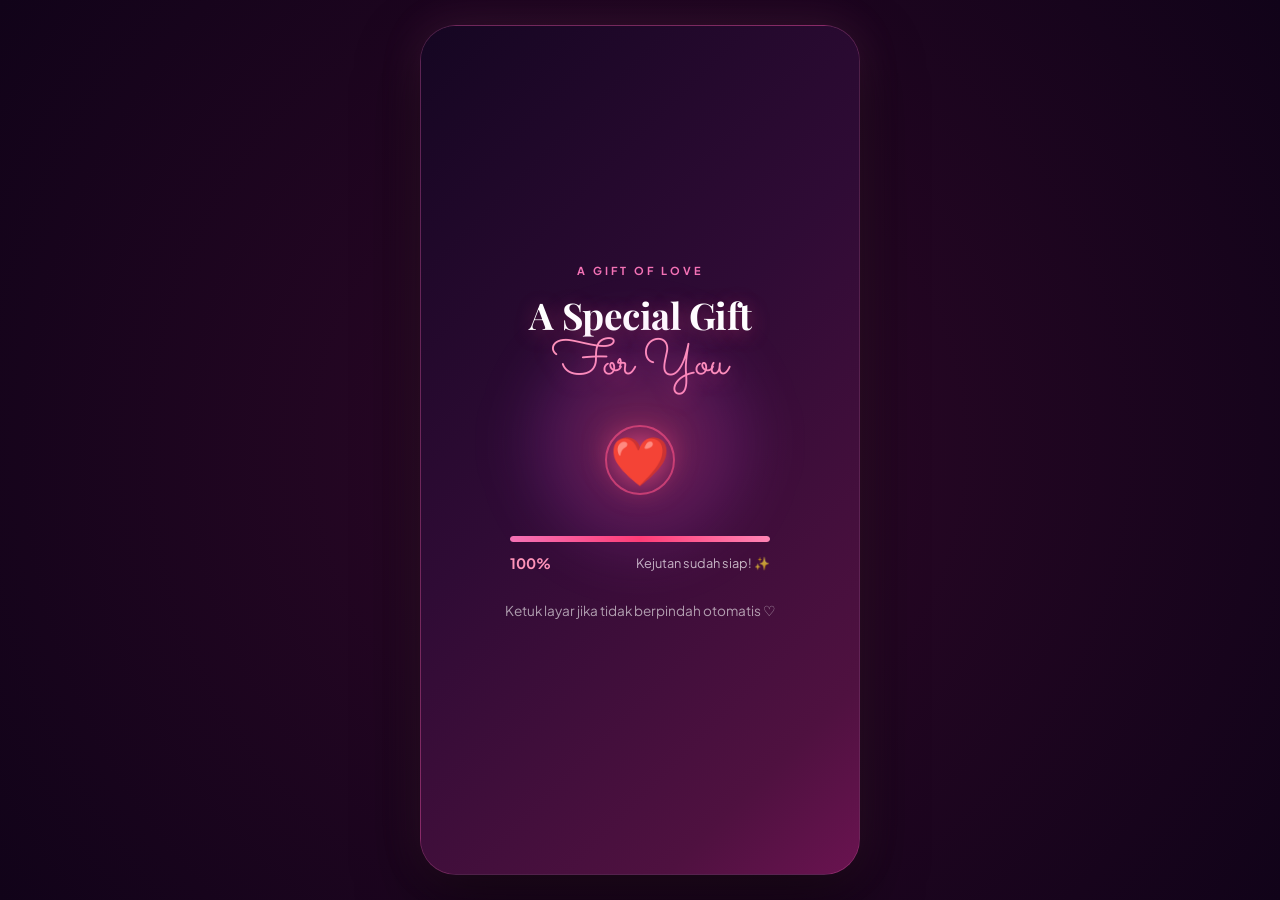
==== index.html @ c5f01d7f "Add files via upload" ====
<!DOCTYPE html>
<html lang="id">
<head>
    <meta charset="UTF-8">
    <meta name="viewport" content="width=device-width, initial-scale=1.0, maximum-scale=1.0, user-scalable=no">
    <title>A Special Birthday Gift For You ♡</title>
    <meta name="description" content="Hadiah ulang tahun virtual interaktif penuh cinta dan kenangan terindah.">
    
    <!-- Google Fonts: Playfair Display, Sacramento (Calligraphy), Plus Jakarta Sans, Patrick Hand (Handwritten notes) -->
    <link rel="preconnect" href="https://fonts.googleapis.com">
    <link rel="preconnect" href="https://fonts.gstatic.com" crossorigin>
    <link href="https://fonts.googleapis.com/css2?family=Patrick+Hand&family=Playfair+Display:ital,wght@0,400;0,600;0,700;1,400&family=Plus+Jakarta+Sans:wght@300;400;500;600;700&family=Sacramento&display=swap" rel="stylesheet">
    
    <link rel="stylesheet" href="style.css">
</head>
<body>

    <!-- Background Ambient Elements & Sparkles -->
    <div id="ambient-particles" aria-hidden="true"></div>

    <!-- Audio Element (Custom Vanilla Player) -->
    <audio id="music" preload="auto" loop>
        <source src="assets/music/birthday.mp3" type="audio/mpeg">
        <source src="assets/music/birthday.m4a" type="audio/mp4">
        <source src="assets/music/birthday.wav" type="audio/wav">
    </audio>

    <!-- Floating Romantic Music Capsule (Visible on Pages 2-5) -->
    <div id="floating-music-btn" class="floating-music-capsule hidden" role="button" tabindex="0" aria-label="Putar atau Jeda Musik" title="Ketuk untuk putar / jeda musik">
        <div class="capsule-vinyl-wrap">
            <div class="capsule-vinyl" id="capsule-vinyl">
                <div class="capsule-vinyl-center"></div>
            </div>
        </div>
        <div class="capsule-info">
            <span class="capsule-track-title" id="capsule-track-title">About You</span>
            <div class="capsule-eq-bars" id="capsule-eq-bars" aria-hidden="true">
                <span></span>
                <span></span>
                <span></span>
            </div>
        </div>
    </div>

    <!-- MAIN CONTAINER (Single Page Application) -->
    <main id="app">

        <!-- ==============================================
             PAGE 1 — OPENING / LOADING
             ============================================== -->
        <section id="page1" class="page active">
            <div class="page-content center-flow">
                <div class="opening-glow-orb"></div>

                <div id="opening-badge" class="opening-badge">A GIFT OF LOVE</div>
                <h1 id="opening-title" class="opening-title">A Special Gift<br><span>For You</span></h1>
                
                <div class="heart-pulse-box">
                    <span class="pulsing-heart">❤️</span>
                    <div class="pulse-ring"></div>
                </div>

                <!-- Loading / Progress Bar -->
                <div class="loader-container">
                    <div class="loader-track">
                        <div id="loader-progress" class="loader-progress"></div>
                    </div>
                    <div class="loader-meta">
                        <span id="loader-percent">0%</span>
                        <span id="loader-status" class="loader-status">Mempersiapkan kejutanmu...</span>
                    </div>
                </div>

                <p id="tap-to-open-hint" class="tap-hint hidden">Ketuk layar jika tidak berpindah otomatis ♡</p>
            </div>
        </section>

        <!-- ==============================================
             PAGE 2 — 3D INTERACTIVE ENVELOPE
             ============================================== -->
        <section id="page2" class="page">
            <div class="page-content center-flow envelope-scene">
                <!-- Background Scrapbook Decor -->
                <div class="envelope-decorations" aria-hidden="true">
                    <div class="decor-item flower-1">🌸</div>
                    <div class="decor-item flower-2">🌷</div>
                    <div class="decor-item butterfly-1">🦋</div>
                    <div class="decor-item sparkle-1">✨</div>
                    <div class="decor-item sparkle-2">✨</div>
                    <div class="decor-item heart-float-1">💖</div>
                    <div class="decor-item heart-float-2">💕</div>
                    
                    <!-- Floating Polaroid Decor in background -->
                    <div class="bg-polaroid polaroid-bg-left">
                        <div class="bg-polaroid-inner">
                            <img src="assets/images/photo1.png" alt="Preview" class="bg-polaroid-img" onerror="this.src='data:image/svg+xml;utf8,<svg xmlns=\'http://www.w3.org/2000/svg\' width=\'100\' height=\'100\' fill=\'%23f472b6\' viewBox=\'0 0 24 24\'><path d=\'M12 21.35l-1.45-1.32C5.4 15.36 2 12.28 2 8.5 2 5.42 4.42 3 7.5 3c1.74 0 3.41.81 4.5 2.09C13.09 3.81 14.76 3 16.5 3 19.58 3 22 5.42 22 8.5c0 3.78-3.4 6.86-8.55 11.54L12 21.35z\'/></svg>'">
                        </div>
                    </div>
                </div>

                <div class="envelope-header-text">
                    <span class="script-subtitle">Sebuah Surat Istimewa</span>
                    <h2 class="scene-title">Sentuh Amplop Untuk Membuka</h2>
                </div>

                <!-- Pure HTML + CSS 3D Envelope -->
                <div class="envelope-perspective-stage">
                    <div id="envelope-3d" class="envelope-3d">
                        <!-- Inside Letter (Slides up and zooms) -->
                        <div id="envelope-letter" class="envelope-letter-card">
                            <div class="letter-preview-seal">💌</div>
                            <div class="letter-preview-line line-title">Happy Birthday</div>
                            <div class="letter-preview-line"></div>
                            <div class="letter-preview-line short"></div>
                            <div class="letter-preview-signature">Untukmu ♡</div>
                        </div>

                        <!-- Envelope Pocket & Flaps -->
                        <div class="envelope-pocket">
                            <div class="flap-left"></div>
                            <div class="flap-right"></div>
                            <div class="flap-bottom"></div>
                            
                            <!-- Top Flap that folds open 180 degrees -->
                            <div id="envelope-flap-top" class="flap-top">
                                <!-- Wax Seal Button -->
                                <button id="wax-seal" class="wax-seal" aria-label="Buka Amplop">
                                    <span class="seal-icon">❤️</span>
                                    <span class="seal-ring"></span>
                                </button>
                            </div>
                        </div>
                    </div>
                </div>

                <!-- Secondary Button to Open -->
                <div class="envelope-action-bar">
                    <button id="btn-open-envelope" class="btn-secondary">
                        <span>Buka Surat</span>
                        <span class="btn-arrow">✉️</span>
                    </button>
                </div>
            </div>
        </section>

        <!-- ==============================================
             PAGE 3 — BIRTHDAY LETTER & VINYL MUSIC PLAYER
             ============================================== -->
        <section id="page3" class="page">
            <div class="page-content scrollable-flow">
                <div class="letter-container">
                    <!-- Washi Tape at Top of Letter -->
                    <div class="washi-tape tape-top"></div>

                    <!-- Letter Stationery Header -->
                    <header class="letter-header">
                        <span class="letter-date" id="letter-date-display">6 September 2026</span>
                        <h2 class="letter-heading-script">Happy Birthday, <span id="letter-name-display">Sayang</span>!</h2>
                        <div class="letter-divider">
                            <span>❦</span>
                            <div class="divider-line"></div>
                            <span>❦</span>
                        </div>
                    </header>

                    <!-- Letter Body with Typewriter / Reveal effect -->
                    <article class="letter-body">
                        <div id="typewriter-text" class="typewriter-text"></div>
                        <span id="typing-cursor" class="typing-cursor">|</span>
                    </article>

                    <!-- Polaroid Photo Alongside Letter -->
                    <div class="letter-polaroid-wrapper">
                        <div class="polaroid-card polaroid-tilt-left" data-index="0">
                            <div class="washi-tape tape-corner"></div>
                            <div class="polaroid-photo-box">
                                <img id="letter-photo" src="assets/images/photo1.jpeg" alt="Foto Kenangan" onerror="this.src='data:image/svg+xml;utf8,<svg xmlns=\'http://www.w3.org/2000/svg\' width=\'300\' height=\'300\' fill=\'%23fce7f3\' viewBox=\'0 0 24 24\'><rect width=\'24\' height=\'24\' fill=\'%23ffe4e8\'/><text x=\'50%25\' y=\'50%25\' dominant-baseline=\'middle\' text-anchor=\'middle\' font-size=\'4\' fill=\'%23f43f5e\'>Special Memory ♡</text></svg>'">
                            </div>
                            <p class="polaroid-caption" id="letter-photo-caption">Hari paling indah bersamamu ♡</p>
                        </div>
                    </div>

                    <!-- ==========================================
                         CUSTOM VINYL RECORD MUSIC PLAYER
                         ========================================== -->
                    <div class="vinyl-player-card">
                        <div class="player-top-header">
                            <span class="player-badge">NOW PLAYING</span>
                            <span class="sound-wave-bars" id="sound-wave-bars">
                                <span></span><span></span><span></span><span></span>
                            </span>
                        </div>

                        <div class="player-main-grid">
                            <!-- Turntable Chassis & Vinyl Record -->
                            <div class="vinyl-deck">
                                <div class="turntable-platter">
                                    <div class="vinyl-disc" id="vinyl-disc">
                                        <div class="vinyl-sheen"></div>
                                        <div class="vinyl-center-label">
                                            <span class="disc-heart">❤️</span>
                                            <span class="disc-rpm">LOVE</span>
                                        </div>
                                    </div>
                                </div>
                                <!-- Authentic Tonearm (Stays strictly inside turntable deck) -->
                                <div class="tonearm" id="tonearm">
                                    <div class="tonearm-base">
                                        <div class="tonearm-pivot-screw"></div>
                                    </div>
                                    <div class="tonearm-stick">
                                        <div class="tonearm-head"></div>
                                    </div>
                                </div>
                                <div class="tonearm-rest"></div>
                            </div>

                            <!-- Track Info & Controls -->
                            <div class="player-controls-panel">
                                <div class="track-info">
                                    <h4 class="track-title" id="track-title">Our Song</h4>
                                    <p class="track-subtitle">Backsound kecil kecilan aja hehe</p>
                                </div>

                                <!-- Progress Bar & Time -->
                                <div class="timeline-container">
                                    <div class="timeline-slider" id="timeline-slider">
                                        <div class="timeline-fill" id="timeline-fill"></div>
                                        <div class="timeline-thumb" id="timeline-thumb"></div>
                                    </div>
                                    <div class="timeline-times">
                                        <span id="current-time">0:00</span>
                                        <span id="total-duration">3:45</span>
                                    </div>
                                </div>

                                <!-- Action Buttons -->
                                <div class="player-buttons">
                                    <button id="btn-player-rewind" class="btn-icon" aria-label="Mundur 10 detik" title="Mundur 10 detik">⏪</button>
                                    <button id="btn-player-play" class="btn-play-pause" aria-label="Putar / Jeda Musik">
                                        <span id="play-icon">▶</span>
                                    </button>
                                    <button id="btn-player-forward" class="btn-icon" aria-label="Maju 10 detik" title="Maju 10 detik">⏩</button>
                                </div>

                                <!-- Volume Slider Control -->
                                <div class="player-volume-panel">
                                    <button id="btn-volume-icon" class="btn-volume-icon" aria-label="Mute / Nyalakan Suara" title="Mute / Nyalakan Suara">🔊</button>
                                    <div class="volume-slider-track" id="volume-slider-track">
                                        <input type="range" id="volume-range" class="volume-range" min="0" max="1" step="0.01" value="0.75" aria-label="Volume">
                                        <div class="volume-bar-fill" id="volume-bar-fill" style="width: 75%;"></div>
                                    </div>
                                    <span id="volume-label" class="volume-label">75%</span>
                                </div>
                            </div>
                        </div>
                    </div>

                    <!-- Navigation to Memories Page -->
                    <div class="page-nav-bar">
                        <button id="btn-to-memories" class="btn-primary">
                            <span>Buka Buku Kenangan Kita</span>
                            <span class="btn-arrow">📖 ♡</span>
                        </button>
                    </div>
                </div>
            </div>
        </section>

        <!-- ==============================================
             PAGE 4 — OUR MEMORIES SCRAPBOOK
             ============================================== -->
        <section id="page4" class="page">
            <div class="page-content scrollable-flow">
                <div class="scrapbook-page-wrapper">
                    <!-- Scrapbook Header -->
                    <header class="scrapbook-header">
                        <div class="washi-tape tape-center"></div>
                        <span class="script-tag">Sweet Little Moments</span>
                        <h2 class="scrapbook-title">Our Memories ♡</h2>
                        <p class="scrapbook-subtitle">Setiap momen bersamamu adalah bagian favorit dalam hidupku</p>
                        <p class="scrapbook-hint">(Ketuk foto untuk memperbesar ✨)</p>
                    </header>

                    <!-- Scrapbook Polaroid Collage Grid -->
                    <div class="scrapbook-grid" id="scrapbook-grid">
                        <!-- Dynamically populated via script.js for easy maintenance -->
                    </div>

                    <!-- Handwritten Scrapbook Sticky Note -->
                    <div class="sticky-note">
                        <div class="pin-push">📌</div>
                        <p class="sticky-handwritten">"Aku bersyukur untuk setiap detik, tawa, dan cerita yang kita lalui bersama. Mari buat ribuan memori indah lagi!"</p>
                        <span class="sticky-author">— Selamanya untukmu ♡</span>
                    </div>

                    <!-- Navigation to Final Page -->
                    <div class="page-nav-bar center">
                        <button id="btn-to-final" class="btn-primary btn-glow">
                            <span>Lanjut ke Kejutan Terakhir</span>
                            <span class="btn-arrow">🎁 ✨</span>
                        </button>
                    </div>
                </div>
            </div>
        </section>

        <!-- ==============================================
             PAGE 5 — FINAL CELEBRATION & CONFETTI
             ============================================== -->
        <section id="page5" class="page">
            <!-- Confetti Canvas -->
            <canvas id="confetti-canvas" class="confetti-canvas"></canvas>

            <div class="page-content center-flow final-celebration">
                <div class="final-card">
                    <!-- Floating Celebration Icon -->
                    <div class="celebration-badge">
                        <span class="badge-cake">🎂</span>
                        <div class="badge-sparkles">✨</div>
                    </div>

                    <h2 class="final-title">Happy Birthday ❤️</h2>
                    <h3 class="final-name" id="final-name-display">Sayang</h3>

                    <p class="final-lead-text">
                        "You are someone very special to me."
                    </p>

                    <div class="final-quote-box">
                        <p class="final-sub-text">
                            "Thank you for being part of my story."
                        </p>
                        <span class="final-hearts">💖 💕 💗</span>
                    </div>

                    <!-- Celebration Action Buttons -->
                    <div class="final-actions">
                        <button id="btn-replay" class="btn-secondary">
                            <span>Putar Ulang</span>
                            <span class="btn-arrow">↺</span>
                        </button>
                        <button id="btn-share" class="btn-primary btn-glow">
                            <span>Bagikan Momen Ini</span>
                            <span class="btn-arrow">♡</span>
                        </button>
                    </div>

                    <div class="final-wishes-footer">
                        <p>Dibuat dengan segenap cinta khusus di hari bahagiamu.</p>
                        <a href="cetak-kartu-qr.html" class="print-qr-shortcut" target="_blank">🖨️ Cetak / Unduh Kartu QR Fisik</a>
                    </div>
                </div>
            </div>
        </section>

    </main>

    <!-- ==============================================
         PHOTO LIGHTBOX MODAL (Vanilla JS)
         ============================================== -->
    <div id="lightbox" class="lightbox-modal hidden" role="dialog" aria-modal="true">
        <div class="lightbox-backdrop" id="lightbox-backdrop"></div>
        <div class="lightbox-content">
            <button id="lightbox-close" class="lightbox-btn-close" aria-label="Tutup Foto">×</button>
            
            <button id="lightbox-prev" class="lightbox-nav-btn prev" aria-label="Foto Sebelumnya">‹</button>
            <button id="lightbox-next" class="lightbox-nav-btn next" aria-label="Foto Berikutnya">›</button>

            <div class="lightbox-polaroid">
                <div class="lightbox-img-wrapper">
                    <img id="lightbox-img" src="" alt="Kenangan Spesial">
                </div>
                <div class="lightbox-info">
                    <p id="lightbox-caption" class="lightbox-caption"></p>
                    <span id="lightbox-counter" class="lightbox-counter">1 / 4</span>
                </div>
            </div>
        </div>
    </div>

    <!-- Toast Notification for Share / Copy URL -->
    <div id="toast" class="toast-notification hidden">
        <span class="toast-icon">✨</span>
        <span id="toast-message" class="toast-message">Tautan berhasil disalin ke clipboard! ♡</span>
    </div>

    <!-- Vanilla JavaScript -->
    <script src="script.js"></script>
</body>
</html>
---- style.css ----
/* ==========================================================================
   VIRTUAL BIRTHDAY GIFT / CARD — SCRAPBOOK & ROMANTIC PINK AESTHETIC
   Pure CSS3 • Mobile-First • Zero Frameworks
   ========================================================================== */

/* --------------------------------------------------------------------------
   1. CSS Custom Properties / Design Tokens
   -------------------------------------------------------------------------- */
:root {
    /* Color Palette */
    --primary-pink: #ff5388;
    --primary-hover: #fa3874;
    --secondary-pink: #f472b6;
    --blush-pink: #fce7f3;
    --light-pink: #fff0f5;
    --deep-magenta: #3d0e34;
    --dark-purple: #180828;
    --night-magenta: linear-gradient(135deg, #150622 0%, #2f0b35 45%, #4f1140 85%, #6a1350 100%);
    
    /* Paper & Scrapbook Colors */
    --cream-paper: #fffdf9;
    --paper-shadow: rgba(85, 33, 56, 0.08);
    --scrapbook-bg: #faf3f5;
    --washi-pink: rgba(244, 114, 182, 0.55);
    --washi-gold: rgba(251, 191, 36, 0.55);
    
    /* Text Colors */
    --text-primary: #3b172a;
    --text-secondary: #744359;
    --text-light: #9d6f85;
    --text-white: #ffffff;
    
    /* Typography */
    --font-script: 'Sacramento', cursive;
    --font-serif: 'Playfair Display', Georgia, serif;
    --font-sans: 'Plus Jakarta Sans', -apple-system, BlinkMacSystemFont, sans-serif;
    --font-hand: 'Patrick Hand', cursive;
    
    /* Radii & Shadows */
    --radius-sm: 8px;
    --radius-md: 16px;
    --radius-lg: 24px;
    --radius-full: 9999px;
    --shadow-soft: 0 10px 25px rgba(225, 29, 72, 0.08);
    --shadow-polaroid: 0 12px 30px rgba(74, 21, 56, 0.12), 0 2px 8px rgba(0, 0, 0, 0.04);
    --shadow-glow: 0 0 20px rgba(255, 83, 136, 0.45);
    
    /* Transitions */
    --ease-out-back: cubic-bezier(0.34, 1.56, 0.64, 1);
    --ease-smooth: cubic-bezier(0.4, 0, 0.2, 1);
}

/* --------------------------------------------------------------------------
   2. Reset & Global Styles
   -------------------------------------------------------------------------- */
*, *::before, *::after {
    box-sizing: border-box;
    margin: 0;
    padding: 0;
    -webkit-tap-highlight-color: transparent;
}

html, body {
    width: 100%;
    min-height: 100%;
    overflow-x: hidden;
    font-family: var(--font-sans);
    color: var(--text-primary);
    background-color: var(--dark-purple);
    line-height: 1.6;
    -webkit-font-smoothing: antialiased;
}

body {
    position: relative;
    display: flex;
    justify-content: center;
    align-items: center;
    min-height: 100vh;
}

/* Main Mobile App Frame */
#app {
    width: 100%;
    max-width: 440px;
    min-height: 100vh;
    min-height: 100dvh;
    margin: 0 auto;
    position: relative;
    overflow: hidden;
    background: var(--night-magenta);
    box-shadow: 0 0 40px rgba(0, 0, 0, 0.5);
    transition: background 0.8s ease;
}

/* Desktop Presentation Enhancement */
@media (min-width: 600px) {
    body {
        background: radial-gradient(circle at center, #2e0828 0%, #110319 100%);
        padding: 20px 0;
    }
    #app {
        border-radius: 36px;
        min-height: 850px;
        height: 90vh;
        max-height: 920px;
        border: 1px solid rgba(244, 114, 182, 0.25);
        box-shadow: 0 25px 60px rgba(0, 0, 0, 0.6), 0 0 40px rgba(244, 114, 182, 0.15);
    }
}

/* --------------------------------------------------------------------------
   3. Single Page Application (SPA) System
   -------------------------------------------------------------------------- */
.page {
    position: absolute;
    top: 0;
    left: 0;
    width: 100%;
    height: 100%;
    opacity: 0;
    visibility: hidden;
    pointer-events: none;
    transition: opacity 0.6s ease, transform 0.6s var(--ease-smooth), visibility 0.6s;
    transform: scale(0.96) translateY(12px);
    overflow-y: auto;
    overflow-x: hidden;
    -webkit-overflow-scrolling: touch;
    z-index: 1;
}

.page.active {
    opacity: 1;
    visibility: visible;
    pointer-events: auto;
    transform: scale(1) translateY(0);
    z-index: 10;
}

.page.page-exit {
    opacity: 0;
    transform: scale(1.04) translateY(-12px);
    filter: blur(4px);
}

/* Layout Utilities */
.page-content {
    width: 100%;
    min-height: 100%;
    padding: 24px 20px 40px;
    display: flex;
    flex-direction: column;
}

.center-flow {
    justify-content: center;
    align-items: center;
    text-align: center;
}

.scrollable-flow {
    justify-content: flex-start;
    align-items: center;
    padding-top: 56px;
}

/* Hidden Utility */
.hidden {
    display: none !important;
}

/* --------------------------------------------------------------------------
   4. Floating Romantic Music Capsule (Dynamic Island Aesthetic)
   -------------------------------------------------------------------------- */
.floating-music-capsule {
    position: absolute;
    top: 12px;
    right: 14px;
    z-index: 999;
    display: inline-flex;
    align-items: center;
    gap: 7px;
    height: 33px;
    padding: 3px 11px 3px 5px;
    border-radius: var(--radius-full);
    background: rgba(26, 8, 22, 0.84);
    backdrop-filter: blur(16px);
    -webkit-backdrop-filter: blur(16px);
    border: 1px solid rgba(255, 182, 210, 0.35);
    box-shadow: 0 4px 16px rgba(0, 0, 0, 0.28), 0 0 10px rgba(255, 75, 130, 0.2);
    cursor: pointer;
    user-select: none;
    -webkit-tap-highlight-color: transparent;
    transition: all 0.3s cubic-bezier(0.34, 1.56, 0.64, 1);
}

.floating-music-capsule:hover {
    transform: translateY(-2px) scale(1.04);
    background: rgba(38, 10, 32, 0.92);
    border-color: rgba(255, 182, 210, 0.6);
    box-shadow: 0 6px 20px rgba(0, 0, 0, 0.32), 0 0 16px rgba(255, 83, 136, 0.4);
}

.floating-music-capsule:active {
    transform: translateY(0) scale(0.95);
}

.floating-music-capsule.hidden {
    opacity: 0;
    pointer-events: none;
    transform: translateY(-12px) scale(0.88);
}

/* Vinyl Platter inside Capsule */
.capsule-vinyl-wrap {
    width: 24px;
    height: 24px;
    position: relative;
    display: flex;
    align-items: center;
    justify-content: center;
    flex-shrink: 0;
}

.capsule-vinyl {
    width: 24px;
    height: 24px;
    border-radius: var(--radius-full);
    background: radial-gradient(circle at center, #ff4076 26%, #1f121d 28%, #0e050e 100%);
    box-shadow: 0 2px 5px rgba(0, 0, 0, 0.45), inset 0 0 0 1px rgba(255, 255, 255, 0.18);
    display: flex;
    align-items: center;
    justify-content: center;
    transition: transform 0.4s ease;
}

.floating-music-capsule.playing .capsule-vinyl {
    animation: spinDisc 2.6s linear infinite;
    box-shadow: 0 0 9px rgba(255, 83, 136, 0.7), inset 0 0 0 1px rgba(255, 255, 255, 0.25);
}

.capsule-vinyl-center {
    width: 6px;
    height: 6px;
    border-radius: var(--radius-full);
    background: #ffffff;
    box-shadow: 0 0 3px rgba(0, 0, 0, 0.6);
}

/* Capsule Track Info & Text */
.capsule-info {
    display: flex;
    align-items: center;
    gap: 6px;
}

.capsule-track-title {
    font-size: 0.72rem;
    font-weight: 600;
    letter-spacing: 0.2px;
    color: #ffffff;
    max-width: 82px;
    white-space: nowrap;
    overflow: hidden;
    text-overflow: ellipsis;
    text-shadow: 0 1px 3px rgba(0, 0, 0, 0.5);
}

/* Mini Sound Equalizer Bars */
.capsule-eq-bars {
    display: flex;
    align-items: flex-end;
    gap: 2.5px;
    height: 12px;
    padding-bottom: 1px;
}

.capsule-eq-bars span {
    width: 2.5px;
    background: linear-gradient(to top, #ff758c, #ff7eb3);
    border-radius: 2px;
    height: 3px;
    transition: height 0.25s ease;
}

.floating-music-capsule.playing .capsule-eq-bars span:nth-child(1) {
    animation: eqBounce 0.65s ease-in-out infinite alternate;
}

.floating-music-capsule.playing .capsule-eq-bars span:nth-child(2) {
    animation: eqBounce 0.85s ease-in-out infinite alternate 0.18s;
}

.floating-music-capsule.playing .capsule-eq-bars span:nth-child(3) {
    animation: eqBounce 0.72s ease-in-out infinite alternate 0.35s;
}

@keyframes eqBounce {
    0% { height: 3px; }
    50% { height: 11px; }
    100% { height: 5px; }
}

/* Glowing Aura on Playing */
.floating-music-capsule.playing {
    border-color: rgba(255, 120, 180, 0.6);
    box-shadow: 0 4px 16px rgba(0, 0, 0, 0.3), 0 0 14px rgba(255, 83, 136, 0.4);
    animation: capsuleGlow 3s ease-in-out infinite alternate;
}

@keyframes capsuleGlow {
    0% {
        box-shadow: 0 4px 16px rgba(0, 0, 0, 0.3), 0 0 8px rgba(255, 83, 136, 0.25);
    }
    100% {
        box-shadow: 0 4px 16px rgba(0, 0, 0, 0.3), 0 0 16px rgba(255, 83, 136, 0.55);
    }
}

/* Interactive Floating Musical Note Particles */
.floating-note-burst {
    position: fixed;
    pointer-events: none;
    z-index: 10000;
    font-size: 1rem;
    color: #ff5388;
    filter: drop-shadow(0 2px 4px rgba(0, 0, 0, 0.3));
    animation: floatNoteBurst 1.2s cubic-bezier(0.25, 1, 0.5, 1) forwards;
}

@keyframes floatNoteBurst {
    0% {
        opacity: 1;
        transform: translate(0, 0) scale(0.6) rotate(0deg);
    }
    50% {
        opacity: 0.95;
        transform: translate(var(--tx, -10px), var(--ty, -25px)) scale(1.15) rotate(var(--rot, 15deg));
    }
    100% {
        opacity: 0;
        transform: translate(var(--tx, -15px), var(--ty, -55px)) scale(0.75) rotate(var(--rot, 25deg));
    }
}

/* --------------------------------------------------------------------------
   5. PAGE 1 — OPENING & LOADER
   -------------------------------------------------------------------------- */
#page1 {
    background: var(--night-magenta);
    color: var(--text-white);
}

.opening-glow-orb {
    position: absolute;
    width: 260px;
    height: 260px;
    border-radius: var(--radius-full);
    background: radial-gradient(circle, rgba(255, 83, 136, 0.35) 0%, rgba(217, 70, 239, 0.15) 50%, transparent 70%);
    filter: blur(25px);
    pointer-events: none;
    animation: floatGlow 6s ease-in-out infinite alternate;
}

@keyframes floatGlow {
    0% { transform: scale(0.9) translate(-10px, -10px); }
    100% { transform: scale(1.15) translate(15px, 15px); }
}

.opening-badge {
    font-size: 11px;
    font-weight: 700;
    letter-spacing: 3px;
    color: var(--secondary-pink);
    margin-bottom: 12px;
    text-transform: uppercase;
    animation: fadeInDown 1s ease forwards;
}

.opening-title {
    font-family: var(--font-serif);
    font-size: 2.3rem;
    font-weight: 700;
    line-height: 1.25;
    margin-bottom: 24px;
    letter-spacing: -0.5px;
    color: #fff;
    text-shadow: 0 4px 20px rgba(255, 83, 136, 0.4);
    animation: fadeInUp 1.2s ease forwards;
}

.opening-title span {
    font-family: var(--font-script);
    font-size: 3.2rem;
    font-weight: 400;
    display: block;
    color: #ff94b9;
    margin-top: -6px;
}

.heart-pulse-box {
    position: relative;
    width: 80px;
    height: 80px;
    display: flex;
    justify-content: center;
    align-items: center;
    margin-bottom: 36px;
}

.pulsing-heart {
    font-size: 3rem;
    display: inline-block;
    filter: drop-shadow(0 0 15px rgba(255, 83, 136, 0.8));
    animation: heartbeat 1.4s ease-in-out infinite;
    z-index: 2;
}

.pulse-ring {
    position: absolute;
    width: 70px;
    height: 70px;
    border-radius: var(--radius-full);
    border: 2px solid rgba(255, 83, 136, 0.6);
    animation: pulseWave 1.8s cubic-bezier(0.25, 1, 0.5, 1) infinite;
}

@keyframes heartbeat {
    0%, 100% { transform: scale(1); }
    15% { transform: scale(1.25); }
    30% { transform: scale(1.05); }
    45% { transform: scale(1.2); }
    60% { transform: scale(1); }
}

@keyframes pulseWave {
    0% { transform: scale(0.6); opacity: 1; }
    100% { transform: scale(1.8); opacity: 0; }
}

/* Loader Bar */
.loader-container {
    width: 100%;
    max-width: 260px;
}

.loader-track {
    width: 100%;
    height: 6px;
    background: rgba(255, 255, 255, 0.15);
    border-radius: var(--radius-full);
    overflow: hidden;
    position: relative;
    box-shadow: inset 0 1px 3px rgba(0, 0, 0, 0.4);
}

.loader-progress {
    width: 0%;
    height: 100%;
    background: linear-gradient(90deg, #f472b6, #ff3d77, #ff84b5);
    border-radius: var(--radius-full);
    box-shadow: 0 0 12px rgba(255, 61, 119, 0.8);
    transition: width 0.1s linear;
}

.loader-meta {
    display: flex;
    justify-content: space-between;
    align-items: center;
    margin-top: 10px;
    font-size: 0.8rem;
    color: rgba(255, 255, 255, 0.7);
}

#loader-percent {
    font-weight: 700;
    color: #ff94b9;
    font-size: 0.9rem;
}

.tap-hint {
    margin-top: 25px;
    font-size: 0.85rem;
    color: rgba(255, 255, 255, 0.6);
    cursor: pointer;
    animation: pulseFade 2s infinite;
}

@keyframes pulseFade {
    0%, 100% { opacity: 0.5; }
    50% { opacity: 1; }
}

/* --------------------------------------------------------------------------
   BUTTON STYLES
   -------------------------------------------------------------------------- */

/* Big Button Styles */
.btn-primary {
    display: inline-flex;
    justify-content: center;
    align-items: center;
    gap: 8px;
    width: 100%;
    padding: 15px 24px;
    border-radius: var(--radius-full);
    border: none;
    background: linear-gradient(135deg, #ff5388 0%, #fa2d68 100%);
    color: #ffffff;
    font-family: var(--font-sans);
    font-size: 0.95rem;
    font-weight: 700;
    letter-spacing: 0.5px;
    cursor: pointer;
    box-shadow: 0 8px 22px rgba(250, 45, 104, 0.4);
    transition: transform 0.2s cubic-bezier(0.175, 0.885, 0.32, 1.275), box-shadow 0.2s ease, filter 0.2s ease;
    user-select: none;
}

.btn-primary:hover {
    transform: translateY(-2px);
    box-shadow: 0 12px 28px rgba(250, 45, 104, 0.5);
    filter: brightness(1.05);
}

.btn-primary:active {
    transform: scale(0.95);
    box-shadow: 0 4px 12px rgba(250, 45, 104, 0.3);
}

.btn-glow {
    position: relative;
    overflow: hidden;
}

.btn-glow::before {
    content: '';
    position: absolute;
    top: -50%;
    left: -50%;
    width: 200%;
    height: 200%;
    background: linear-gradient(60deg, transparent 40%, rgba(255, 255, 255, 0.4) 50%, transparent 60%);
    transform: rotate(25deg);
    animation: shineLight 3.5s infinite;
}

@keyframes shineLight {
    0% { transform: translateX(-100%) rotate(25deg); }
    20%, 100% { transform: translateX(100%) rotate(25deg); }
}

.btn-sparkle {
    font-size: 1.1rem;
    animation: spinSparkle 3s ease-in-out infinite;
}

@keyframes spinSparkle {
    0%, 100% { transform: scale(1) rotate(0deg); }
    50% { transform: scale(1.25) rotate(15deg); }
}

/* --------------------------------------------------------------------------
   6. PAGE 2 — 3D INTERACTIVE ENVELOPE
   -------------------------------------------------------------------------- */
#page2 {
    background: radial-gradient(circle at center, #fff0f5 0%, #fcd6e3 100%);
    perspective: 1200px;
    overflow: hidden;
}

.envelope-scene {
    position: relative;
    justify-content: space-between;
    padding: 68px 16px 24px;
}

/* Background floating decorations */
.envelope-decorations {
    position: absolute;
    top: 0;
    left: 0;
    width: 100%;
    height: 100%;
    pointer-events: none;
    z-index: 1;
}

.decor-item {
    position: absolute;
    filter: drop-shadow(0 4px 8px rgba(0, 0, 0, 0.08));
    animation: floatDecor 4s ease-in-out infinite alternate;
}

.flower-1 { top: 6%; left: 8%; font-size: 1.8rem; animation-delay: 0.2s; }
.flower-2 { top: 12%; right: 10%; font-size: 1.6rem; animation-delay: 0.7s; }
.butterfly-1 { top: 38%; right: 6%; font-size: 1.9rem; animation: floatButterfly 6s ease-in-out infinite alternate; }
.sparkle-1 { top: 25%; left: 12%; font-size: 1.4rem; animation-delay: 1.2s; }
.sparkle-2 { bottom: 25%; right: 12%; font-size: 1.3rem; animation-delay: 0.5s; }
.heart-float-1 { bottom: 20%; left: 10%; font-size: 1.6rem; animation-delay: 1.5s; }
.heart-float-2 { top: 45%; left: 5%; font-size: 1.4rem; animation-delay: 0.9s; }

@keyframes floatDecor {
    0% { transform: translateY(0) rotate(0deg); }
    100% { transform: translateY(-12px) rotate(8deg); }
}

@keyframes floatButterfly {
    0% { transform: translate(0, 0) rotate(0deg) scale(0.9); }
    50% { transform: translate(-15px, -20px) rotate(-15deg) scale(1.1); }
    100% { transform: translate(10px, -35px) rotate(10deg) scale(1); }
}

/* Background mini polaroid preview */
.bg-polaroid {
    position: absolute;
    top: 18%;
    right: -10px;
    width: 90px;
    background: #ffffff;
    padding: 6px 6px 16px;
    border-radius: 4px;
    box-shadow: var(--shadow-polaroid);
    transform: rotate(12deg);
    opacity: 0.75;
    z-index: 2;
    transition: transform 0.5s ease;
}

.bg-polaroid-inner {
    width: 100%;
    aspect-ratio: 1/1;
    overflow: hidden;
    border-radius: 2px;
    background: #ffe4e8;
}

.bg-polaroid-img {
    width: 100%;
    height: 100%;
    object-fit: cover;
}

.envelope-header-text {
    z-index: 10;
    margin-top: 2px;
    margin-bottom: 16px;
    text-align: center;
    width: 100%;
    max-width: 320px;
    padding: 0 10px;
}

.script-subtitle {
    font-family: var(--font-script);
    font-size: 2.1rem;
    color: var(--primary-pink);
    display: block;
    line-height: 1.1;
    margin-bottom: 2px;
}

.scene-title {
    font-family: var(--font-serif);
    font-size: 1.25rem;
    font-weight: 600;
    color: var(--text-primary);
}

/* 3D Envelope Perspective Stage */
.envelope-perspective-stage {
    position: relative;
    width: 100%;
    max-width: 320px;
    height: 220px;
    display: flex;
    justify-content: center;
    align-items: center;
    z-index: 10;
}

.envelope-3d {
    position: relative;
    width: 290px;
    height: 190px;
    background: #fdf6ec; /* Cream paper back */
    border-radius: 12px;
    box-shadow: 0 16px 36px rgba(180, 70, 100, 0.18), 0 3px 10px rgba(0, 0, 0, 0.05);
    transform-style: preserve-3d;
    transition: transform 0.6s var(--ease-out-back);
    cursor: pointer;
}

.envelope-3d:hover {
    transform: translateY(-4px) scale(1.02);
}

/* Letter inside the envelope */
.envelope-letter-card {
    position: absolute;
    top: 6px;
    left: 15px;
    width: 260px;
    height: 175px;
    background: var(--cream-paper);
    border-radius: 8px;
    box-shadow: 0 4px 12px rgba(0, 0, 0, 0.08);
    padding: 16px 18px;
    display: flex;
    flex-direction: column;
    justify-content: center;
    align-items: center;
    gap: 8px;
    z-index: 3;
    transition: transform 0.9s cubic-bezier(0.4, 0, 0.2, 1), opacity 0.5s ease;
    border: 1px dashed rgba(244, 114, 182, 0.35);
}

.letter-preview-seal {
    font-size: 26px;
    margin-bottom: 2px;
}

.letter-preview-line {
    width: 80%;
    height: 5px;
    background: rgba(244, 114, 182, 0.25);
    border-radius: var(--radius-full);
}

.line-title {
    font-family: var(--font-script);
    font-size: 1.8rem;
    color: var(--primary-pink);
    background: none;
    height: auto;
    line-height: 1;
    margin-bottom: 4px;
}

.letter-preview-line.short {
    width: 50%;
}

.letter-preview-signature {
    font-family: var(--font-hand);
    font-size: 1.1rem;
    color: var(--text-secondary);
    margin-top: 4px;
}

/* Envelope Pocket and Triangular Flaps */
.envelope-pocket {
    position: absolute;
    top: 0;
    left: 0;
    width: 100%;
    height: 100%;
    border-radius: 12px;
    overflow: visible;
    pointer-events: none;
}

/* Left & Right Flaps */
.flap-left {
    position: absolute;
    top: 0;
    left: 0;
    width: 0;
    height: 0;
    border-top: 95px solid transparent;
    border-bottom: 95px solid transparent;
    border-left: 145px solid #ffedf1;
    border-top-left-radius: 12px;
    border-bottom-left-radius: 12px;
    z-index: 5;
    filter: drop-shadow(2px 0 3px rgba(0,0,0,0.03));
}

.flap-right {
    position: absolute;
    top: 0;
    right: 0;
    width: 0;
    height: 0;
    border-top: 95px solid transparent;
    border-bottom: 95px solid transparent;
    border-right: 145px solid #ffedf1;
    border-top-right-radius: 12px;
    border-bottom-right-radius: 12px;
    z-index: 5;
    filter: drop-shadow(-2px 0 3px rgba(0,0,0,0.03));
}

/* Bottom Flap */
.flap-bottom {
    position: absolute;
    bottom: 0;
    left: 0;
    width: 0;
    height: 0;
    border-left: 145px solid transparent;
    border-right: 145px solid transparent;
    border-bottom: 110px solid #ffe3eb;
    border-bottom-left-radius: 12px;
    border-bottom-right-radius: 12px;
    z-index: 6;
    filter: drop-shadow(0 -2px 4px rgba(0,0,0,0.04));
}

/* Top Flap (The Folding Flap) */
.flap-top {
    position: absolute;
    top: 0;
    left: 0;
    width: 0;
    height: 0;
    border-left: 145px solid transparent;
    border-right: 145px solid transparent;
    border-top: 115px solid #ffd6e2;
    border-top-left-radius: 12px;
    border-top-right-radius: 12px;
    transform-origin: top center;
    transform: rotateX(0deg);
    transition: transform 0.8s cubic-bezier(0.4, 0, 0.2, 1), z-index 0.2s ease;
    z-index: 7;
    filter: drop-shadow(0 3px 5px rgba(0,0,0,0.07));
    pointer-events: auto;
}

/* Heart Wax Seal */
.wax-seal {
    position: absolute;
    top: -55px; /* positioned right at the bottom tip of top flap */
    left: -24px;
    width: 48px;
    height: 48px;
    border-radius: var(--radius-full);
    background: radial-gradient(circle, #ff3366 40%, #c81e4a 100%);
    border: 2px solid #ff7b9f;
    box-shadow: 0 4px 12px rgba(200, 30, 74, 0.4), inset 0 2px 4px rgba(255, 255, 255, 0.4);
    display: flex;
    justify-content: center;
    align-items: center;
    cursor: pointer;
    transition: transform 0.3s var(--ease-out-back), opacity 0.3s ease;
    z-index: 8;
}

.wax-seal:hover {
    transform: scale(1.12);
}

.seal-icon {
    font-size: 20px;
    filter: drop-shadow(0 1px 2px rgba(0,0,0,0.2));
}

/* ==========================================
   ENVELOPE OPENING ANIMATION SEQUENCE
   ========================================== */
.envelope-3d.opening {
    transform: scale(1.05);
}

.envelope-3d.opening .wax-seal {
    opacity: 0;
    transform: scale(0.2) rotate(45deg);
}

.envelope-3d.opening .flap-top {
    transform: rotateX(180deg);
    z-index: 2; /* drops behind letter */
    border-top-color: #f7cbd7;
}

.envelope-3d.opening .envelope-letter-card {
    transform: translateY(-135px);
    z-index: 8;
}

.envelope-3d.zooming-out .envelope-letter-card {
    transform: translateY(-40px) scale(1.35);
    box-shadow: 0 25px 50px rgba(0, 0, 0, 0.25);
    z-index: 20;
}

/* Action button under envelope */
.envelope-action-bar {
    z-index: 10;
    width: 100%;
    max-width: 280px;
    margin-top: 20px;
}

.btn-secondary {
    display: inline-flex;
    justify-content: center;
    align-items: center;
    gap: 8px;
    width: 100%;
    padding: 13px 22px;
    border-radius: var(--radius-full);
    border: 1.5px solid var(--primary-pink);
    background: #ffffff;
    color: var(--primary-pink);
    font-family: var(--font-sans);
    font-size: 0.95rem;
    font-weight: 700;
    cursor: pointer;
    box-shadow: var(--shadow-soft);
    transition: all 0.2s ease;
}

.btn-secondary:hover {
    background: var(--light-pink);
    transform: translateY(-2px);
}

.btn-secondary:active {
    transform: scale(0.96);
}

/* --------------------------------------------------------------------------
   7. PAGE 3 — BIRTHDAY LETTER & VINYL MUSIC PLAYER
   -------------------------------------------------------------------------- */
#page3 {
    background: var(--scrapbook-bg);
}

.letter-container {
    width: 100%;
    max-width: 390px;
    background: var(--cream-paper);
    border-radius: var(--radius-lg);
    padding: 36px 20px 28px;
    position: relative;
    box-shadow: 0 12px 35px var(--paper-shadow), 0 1px 3px rgba(0,0,0,0.05);
    border: 1px solid rgba(244, 114, 182, 0.2);
}

/* Washi tape styling */
.washi-tape {
    position: absolute;
    height: 24px;
    background: var(--washi-pink);
    box-shadow: 0 1px 3px rgba(0,0,0,0.1);
    opacity: 0.85;
    z-index: 5;
    backdrop-filter: blur(2px);
}

.tape-top {
    top: -12px;
    left: 50%;
    transform: translateX(-50%) rotate(-1deg);
    width: 110px;
    border-left: 2px dashed rgba(255,255,255,0.7);
    border-right: 2px dashed rgba(255,255,255,0.7);
}

.tape-corner {
    top: -8px;
    left: -8px;
    width: 60px;
    height: 18px;
    background: var(--washi-gold);
    transform: rotate(-35deg);
}

.tape-center {
    top: -10px;
    left: 50%;
    transform: translateX(-50%) rotate(1deg);
    width: 120px;
}

.letter-header {
    text-align: center;
    margin-bottom: 22px;
}

.letter-date {
    display: inline-block;
    font-size: 0.75rem;
    font-weight: 600;
    color: var(--text-light);
    letter-spacing: 1.5px;
    text-transform: uppercase;
    margin-bottom: 6px;
}

.letter-heading-script {
    font-family: var(--font-script);
    font-size: 2.8rem;
    font-weight: 400;
    color: var(--primary-pink);
    line-height: 1.1;
    margin-bottom: 10px;
}

.letter-divider {
    display: flex;
    justify-content: center;
    align-items: center;
    gap: 12px;
    color: var(--secondary-pink);
    font-size: 0.9rem;
}

.divider-line {
    width: 60px;
    height: 1px;
    background: linear-gradient(90deg, transparent, var(--secondary-pink), transparent);
}

/* Letter Content & Typewriter */
.letter-body {
    position: relative;
    font-size: 0.95rem;
    line-height: 1.8;
    color: var(--text-primary);
    white-space: pre-line;
    min-height: 140px;
    margin-bottom: 14px;
    padding: 0 4px;
    font-family: var(--font-sans);
}

.typewriter-text {
    display: inline;
}

.typing-cursor {
    display: inline-block;
    font-weight: bold;
    color: var(--primary-pink);
    animation: blinkCursor 0.8s infinite;
}

@keyframes blinkCursor {
    0%, 100% { opacity: 1; }
    50% { opacity: 0; }
}

.letter-tools {
    text-align: right;
    margin-bottom: 24px;
}

.btn-text-link {
    background: none;
    border: none;
    color: var(--primary-pink);
    font-size: 0.78rem;
    font-weight: 600;
    cursor: pointer;
    text-decoration: underline;
    opacity: 0.8;
    transition: opacity 0.2s;
}

.btn-text-link:hover {
    opacity: 1;
}

/* Polaroid Alongside Letter */
.letter-polaroid-wrapper {
    display: flex;
    justify-content: center;
    margin: 10px 0 28px;
}

.polaroid-card {
    background: #ffffff;
    padding: 10px 10px 18px;
    border-radius: 4px;
    box-shadow: var(--shadow-polaroid);
    position: relative;
    width: 220px;
    transition: transform 0.4s var(--ease-out-back), box-shadow 0.3s ease;
    cursor: pointer;
}

.polaroid-tilt-left {
    transform: rotate(-4deg);
}

.polaroid-card:hover {
    transform: rotate(0deg) scale(1.05) translateY(-6px);
    box-shadow: 0 20px 35px rgba(74, 21, 56, 0.18);
    z-index: 10;
}

.polaroid-photo-box {
    width: 100%;
    aspect-ratio: 1/1;
    overflow: hidden;
    border-radius: 2px;
    background: #ffe4e8;
}

.polaroid-photo-box img {
    width: 100%;
    height: 250px;
    object-fit: cover;
    display: block;
    transition: transform 0.5s ease;
}

.polaroid-card:hover .polaroid-photo-box img {
    transform: scale(1.04);
}

.polaroid-caption {
    font-family: var(--font-hand);
    font-size: 1.05rem;
    color: var(--text-primary);
    text-align: center;
    margin-top: 10px;
    line-height: 1.2;
}

/* ==========================================
   CUSTOM VINYL RECORD MUSIC PLAYER
   ========================================== */
.vinyl-player-card {
    background: linear-gradient(145deg, #2b0b26 0%, #170519 100%);
    border-radius: var(--radius-md);
    padding: 18px 16px;
    color: #ffffff;
    box-shadow: 0 10px 25px rgba(0, 0, 0, 0.3);
    margin-bottom: 24px;
    position: relative;
    border: 1px solid rgba(244, 114, 182, 0.2);
}

.player-top-header {
    display: flex;
    justify-content: space-between;
    align-items: center;
    margin-bottom: 14px;
}

.player-badge {
    font-size: 0.65rem;
    font-weight: 700;
    letter-spacing: 1.5px;
    color: var(--secondary-pink);
    background: rgba(244, 114, 182, 0.15);
    padding: 3px 8px;
    border-radius: var(--radius-full);
}

/* Animated Sound Wave Bars */
.sound-wave-bars {
    display: flex;
    align-items: flex-end;
    gap: 3px;
    height: 14px;
}

.sound-wave-bars span {
    width: 3px;
    height: 4px;
    background: var(--primary-pink);
    border-radius: var(--radius-full);
    transition: height 0.2s ease;
}

.sound-wave-bars.active span:nth-child(1) { animation: soundBar 0.8s ease-in-out infinite alternate; }
.sound-wave-bars.active span:nth-child(2) { animation: soundBar 0.6s ease-in-out infinite alternate 0.2s; }
.sound-wave-bars.active span:nth-child(3) { animation: soundBar 0.9s ease-in-out infinite alternate 0.1s; }
.sound-wave-bars.active span:nth-child(4) { animation: soundBar 0.7s ease-in-out infinite alternate 0.3s; }

@keyframes soundBar {
    0% { height: 3px; }
    100% { height: 14px; }
}

.player-main-grid {
    display: grid;
    grid-template-columns: 106px 1fr;
    gap: 14px;
    align-items: center;
}

/* Turntable Deck Chassis (Everything stays inside!) */
.vinyl-deck {
    position: relative;
    width: 106px;
    height: 106px;
    background: linear-gradient(135deg, #1c0820 0%, #100314 100%);
    border: 1.5px solid rgba(244, 114, 182, 0.35);
    border-radius: 18px;
    display: flex;
    justify-content: flex-start;
    align-items: center;
    padding-left: 6px;
    overflow: hidden;
    box-shadow: inset 0 2px 10px rgba(0, 0, 0, 0.65), 0 6px 18px rgba(0, 0, 0, 0.35);
}

.turntable-platter {
    position: relative;
    width: 80px;
    height: 80px;
    border-radius: var(--radius-full);
    background: #000000;
    box-shadow: 0 0 10px rgba(0, 0, 0, 0.85);
    display: flex;
    justify-content: center;
    align-items: center;
}

.vinyl-disc {
    width: 76px;
    height: 76px;
    border-radius: var(--radius-full);
    background: 
        radial-gradient(circle, #0b050d 16%, transparent 17%),
        repeating-radial-gradient(circle, #150917 0px, #150917 2px, #26102a 3px, #150917 4px);
    box-shadow: 0 2px 8px rgba(0, 0, 0, 0.7), inset 0 0 8px rgba(255, 255, 255, 0.08);
    position: relative;
    display: flex;
    justify-content: center;
    align-items: center;
    transition: box-shadow 0.4s ease;
}

.vinyl-sheen {
    position: absolute;
    top: 0;
    left: 0;
    width: 100%;
    height: 100%;
    border-radius: var(--radius-full);
    background: conic-gradient(
        from 30deg, 
        rgba(255, 255, 255, 0.16) 0deg, 
        transparent 45deg, 
        rgba(255, 255, 255, 0.16) 90deg, 
        transparent 135deg, 
        rgba(255, 255, 255, 0.16) 180deg, 
        transparent 225deg, 
        rgba(255, 255, 255, 0.16) 270deg, 
        transparent 315deg, 
        rgba(255, 255, 255, 0.16) 360deg
    );
    pointer-events: none;
}

.vinyl-disc.spinning {
    animation: spinDisc 3.2s linear infinite;
    box-shadow: 0 0 16px rgba(255, 83, 136, 0.35);
}

@keyframes spinDisc {
    from { transform: rotate(0deg); }
    to { transform: rotate(360deg); }
}

.vinyl-center-label {
    width: 28px;
    height: 28px;
    border-radius: var(--radius-full);
    background: radial-gradient(circle, #ff5388 0%, #db2777 100%);
    display: flex;
    flex-direction: column;
    justify-content: center;
    align-items: center;
    color: #ffffff;
    border: 1.5px solid #ffffff;
    box-shadow: 0 1px 4px rgba(0,0,0,0.35);
    z-index: 2;
}

.disc-heart {
    font-size: 11px;
    line-height: 1;
}

.disc-rpm {
    font-size: 5px;
    letter-spacing: 0.5px;
    font-weight: 800;
    line-height: 1;
    color: #ffffff;
}

/* Authentic Tonearm Assembly */
.tonearm {
    position: absolute;
    top: 6px;
    right: 5px;
    width: 26px;
    height: 54px;
    transform-origin: 16px 8px;
    transform: rotate(-30deg);
    transition: transform 0.6s cubic-bezier(0.34, 1.56, 0.64, 1);
    pointer-events: none;
    z-index: 5;
}

.tonearm.playing {
    transform: rotate(8deg);
}

.tonearm-base {
    position: absolute;
    top: 0;
    right: 0;
    width: 15px;
    height: 15px;
    border-radius: var(--radius-full);
    background: radial-gradient(circle, #f8fafc 20%, #cbd5e1 60%, #64748b 100%);
    box-shadow: 0 2px 5px rgba(0, 0, 0, 0.45);
    display: flex;
    justify-content: center;
    align-items: center;
}

.tonearm-pivot-screw {
    width: 4px;
    height: 4px;
    border-radius: var(--radius-full);
    background: #fbbf24;
}

.tonearm-stick {
    position: absolute;
    top: 9px;
    right: 7px;
    width: 2.5px;
    height: 42px;
    background: linear-gradient(to bottom, #f1f5f9 0%, #cbd5e1 50%, #94a3b8 100%);
    border-radius: 1px;
    transform: rotate(-10deg);
    transform-origin: top center;
    box-shadow: -1px 1px 3px rgba(0, 0, 0, 0.35);
}

.tonearm-head {
    position: absolute;
    bottom: -3px;
    left: -3px;
    width: 8px;
    height: 13px;
    background: linear-gradient(135deg, #ff5388, #e11d48);
    border-radius: 2px;
    box-shadow: 0 2px 4px rgba(0, 0, 0, 0.5);
}

.tonearm-rest {
    position: absolute;
    bottom: 20px;
    right: 6px;
    width: 5px;
    height: 9px;
    background: #475569;
    border-radius: 2px;
    box-shadow: 0 1px 2px rgba(0,0,0,0.4);
}

/* Player Controls */
.track-title {
    font-size: 0.95rem;
    font-weight: 700;
    color: #ffffff;
    white-space: nowrap;
    overflow: hidden;
    text-overflow: ellipsis;
}

.track-subtitle {
    font-size: 0.75rem;
    color: rgba(255, 255, 255, 0.6);
    margin-bottom: 8px;
}

.timeline-container {
    margin-bottom: 10px;
}

.timeline-slider {
    width: 100%;
    height: 5px;
    background: rgba(255, 255, 255, 0.2);
    border-radius: var(--radius-full);
    position: relative;
    cursor: pointer;
}

.timeline-fill {
    width: 0%;
    height: 100%;
    background: var(--primary-pink);
    border-radius: var(--radius-full);
}

.timeline-thumb {
    position: absolute;
    top: 50%;
    left: 0%;
    width: 11px;
    height: 11px;
    background: #ffffff;
    border-radius: var(--radius-full);
    transform: translate(-50%, -50%);
    box-shadow: 0 1px 4px rgba(0,0,0,0.4);
    opacity: 0;
    transition: opacity 0.2s;
}

.timeline-slider:hover .timeline-thumb {
    opacity: 1;
}

.timeline-times {
    display: flex;
    justify-content: space-between;
    font-size: 0.7rem;
    color: rgba(255, 255, 255, 0.5);
    margin-top: 4px;
}

.player-buttons {
    display: flex;
    align-items: center;
    gap: 12px;
    margin-top: 6px;
}

.btn-icon {
    width: 36px;
    height: 36px;
    border-radius: var(--radius-full);
    border: 1px solid rgba(244, 114, 182, 0.3) !important;
    background: rgba(255, 255, 255, 0.08) !important;
    color: #ffffff !important;
    display: inline-flex;
    justify-content: center;
    align-items: center;
    font-size: 0.95rem;
    cursor: pointer;
    outline: none;
    -webkit-appearance: none;
    appearance: none;
    box-shadow: 0 2px 8px rgba(0, 0, 0, 0.25);
    transition: transform 0.2s ease, background 0.2s ease, box-shadow 0.2s ease;
}

.btn-icon:hover {
    background: rgba(255, 83, 136, 0.25) !important;
    border-color: #ff5388 !important;
    transform: scale(1.1);
    box-shadow: 0 0 12px rgba(255, 83, 136, 0.4);
}

.btn-icon:active {
    transform: scale(0.92);
}

.btn-play-pause {
    width: 44px;
    height: 44px;
    border-radius: var(--radius-full);
    border: none;
    background: linear-gradient(135deg, #ff5388 0%, #fa2d68 100%);
    color: #ffffff;
    display: inline-flex;
    justify-content: center;
    align-items: center;
    cursor: pointer;
    outline: none;
    -webkit-appearance: none;
    appearance: none;
    box-shadow: 0 4px 16px rgba(255, 83, 136, 0.5);
    transition: transform 0.2s ease, box-shadow 0.2s ease;
}

.btn-play-pause:hover {
    transform: scale(1.1);
    box-shadow: 0 6px 22px rgba(255, 83, 136, 0.7);
}

.btn-play-pause:active {
    transform: scale(0.94);
}

#play-icon {
    font-size: 1rem;
    margin-left: 2px;
}

/* Volume Slider Panel */
.player-volume-panel {
    display: flex;
    align-items: center;
    gap: 8px;
    margin-top: 12px;
    padding-top: 10px;
    border-top: 1px solid rgba(255, 255, 255, 0.1);
}

.btn-volume-icon {
    background: none;
    border: none;
    font-size: 1rem;
    cursor: pointer;
    color: #ff94b9;
    padding: 2px;
    line-height: 1;
    transition: transform 0.2s ease, opacity 0.2s ease;
}

.btn-volume-icon:hover {
    transform: scale(1.15);
    opacity: 0.9;
}

.btn-volume-icon:active {
    transform: scale(0.95);
}

.volume-slider-track {
    position: relative;
    flex: 1;
    height: 6px;
    background: rgba(255, 255, 255, 0.18);
    border-radius: var(--radius-full);
    display: flex;
    align-items: center;
}

.volume-range {
    position: absolute;
    top: 0;
    left: 0;
    width: 100%;
    height: 100%;
    opacity: 0;
    cursor: pointer;
    z-index: 2;
    margin: 0;
}

.volume-bar-fill {
    height: 100%;
    background: linear-gradient(90deg, #f472b6, #ff5388);
    border-radius: var(--radius-full);
    pointer-events: none;
    box-shadow: 0 0 6px rgba(255, 83, 136, 0.5);
    transition: width 0.05s linear;
}

.volume-label {
    font-size: 0.72rem;
    font-weight: 700;
    color: rgba(255, 255, 255, 0.7);
    min-width: 32px;
    text-align: right;
    font-variant-numeric: tabular-nums;
}

.page-nav-bar {
    width: 100%;
    margin-top: 20px;
}

.page-nav-bar.center {
    display: flex;
    justify-content: center;
}

/* --------------------------------------------------------------------------
   8. PAGE 4 — OUR MEMORIES SCRAPBOOK
   -------------------------------------------------------------------------- */
#page4 {
    background: var(--scrapbook-bg);
}

.scrapbook-page-wrapper {
    width: 100%;
    max-width: 400px;
    padding-bottom: 20px;
}

.scrapbook-header {
    text-align: center;
    position: relative;
    margin-bottom: 30px;
    padding-top: 10px;
}

.script-tag {
    font-family: var(--font-script);
    font-size: 2rem;
    color: var(--primary-pink);
    display: block;
    line-height: 1;
}

.scrapbook-title {
    font-family: var(--font-serif);
    font-size: 1.8rem;
    font-weight: 700;
    color: var(--text-primary);
    margin: 4px 0;
}

.scrapbook-subtitle {
    font-size: 0.85rem;
    color: var(--text-secondary);
    padding: 0 10px;
}

.scrapbook-hint {
    font-size: 0.75rem;
    color: var(--primary-pink);
    margin-top: 4px;
    font-weight: 500;
}

/* Scrapbook Grid of Polaroids */
.scrapbook-grid {
    display: grid;
    grid-template-columns: 1fr 1fr;
    gap: 20px 14px;
    margin-bottom: 30px;
    padding: 0 4px;
}

.scrapbook-polaroid {
    background: #ffffff;
    padding: 8px 8px 14px;
    border-radius: 3px;
    box-shadow: var(--shadow-polaroid);
    position: relative;
    cursor: pointer;
    transition: transform 0.4s var(--ease-out-back), box-shadow 0.3s ease, z-index 0.1s;
}

.scrapbook-polaroid:hover {
    transform: rotate(0deg) scale(1.06) translateY(-4px);
    box-shadow: 0 18px 30px rgba(74, 21, 56, 0.2);
    z-index: 10;
}

/* Dynamic Alternating Tilts */
.scrapbook-polaroid:nth-child(1) { transform: rotate(-3.5deg); }
.scrapbook-polaroid:nth-child(2) { transform: rotate(4deg); }
.scrapbook-polaroid:nth-child(3) { transform: rotate(3deg); }
.scrapbook-polaroid:nth-child(4) { transform: rotate(-4.5deg); }

/* Washi Tape variations on polaroids */
.polaroid-tape {
    position: absolute;
    width: 48px;
    height: 16px;
    z-index: 5;
    opacity: 0.8;
}

.tape-pos-1 { top: -6px; left: 50%; transform: translateX(-50%) rotate(2deg); background: var(--washi-pink); }
.tape-pos-2 { top: -6px; right: -6px; transform: rotate(30deg); background: var(--washi-gold); }
.tape-pos-3 { top: -6px; left: -6px; transform: rotate(-30deg); background: rgba(147, 197, 253, 0.6); }
.tape-pos-4 { bottom: -6px; right: 50%; transform: translateX(50%) rotate(-1deg); background: var(--washi-pink); }

.scrapbook-img-box {
    width: 100%;
    aspect-ratio: 1/1;
    overflow: hidden;
    background: #ffe4e8;
    border-radius: 2px;
}

.scrapbook-img-box img {
    width: 100%;
    height: 100%;
    object-fit: cover;
    display: block;
    transition: transform 0.4s ease;
}

.scrapbook-polaroid:hover .scrapbook-img-box img {
    transform: scale(1.05);
}

.scrapbook-polaroid-caption {
    font-family: var(--font-hand);
    font-size: 0.92rem;
    color: var(--text-primary);
    text-align: center;
    margin-top: 8px;
    line-height: 1.2;
}

/* Handwritten Sticky Note */
.sticky-note {
    background: #fffbeb;
    border-radius: 4px;
    padding: 22px 18px 18px;
    position: relative;
    box-shadow: 0 8px 20px rgba(0, 0, 0, 0.08);
    transform: rotate(-1.5deg);
    margin: 10px 8px 30px;
    border-left: 3px solid #fef08a;
}

.pin-push {
    position: absolute;
    top: -10px;
    left: 50%;
    transform: translateX(-50%);
    font-size: 1.4rem;
    filter: drop-shadow(0 2px 3px rgba(0,0,0,0.2));
}

.sticky-handwritten {
    font-family: var(--font-hand);
    font-size: 1.25rem;
    color: #713f12;
    line-height: 1.4;
    text-align: center;
    margin-bottom: 6px;
}

.sticky-author {
    display: block;
    text-align: right;
    font-family: var(--font-script);
    font-size: 1.6rem;
    color: #b45309;
}

/* --------------------------------------------------------------------------
   9. PAGE 5 — FINAL CELEBRATION & CONFETTI
   -------------------------------------------------------------------------- */
#page5 {
    background: radial-gradient(circle at center, #350c30 0%, #170420 100%);
    color: #ffffff;
    overflow: hidden;
}

/* Canvas overlay for Confetti */
.confetti-canvas {
    position: absolute;
    top: 0;
    left: 0;
    width: 100%;
    height: 100%;
    pointer-events: none;
    z-index: 15;
}

.final-celebration {
    position: relative;
    z-index: 10;
}

.final-card {
    width: 100%;
    max-width: 350px;
    background: rgba(255, 255, 255, 0.07);
    backdrop-filter: blur(20px);
    border-radius: var(--radius-lg);
    padding: 40px 24px 30px;
    border: 1px solid rgba(255, 255, 255, 0.15);
    box-shadow: 0 25px 50px rgba(0, 0, 0, 0.4), 0 0 35px rgba(255, 83, 136, 0.2);
    text-align: center;
}

.celebration-badge {
    position: relative;
    width: 76px;
    height: 76px;
    margin: 0 auto 18px;
    background: radial-gradient(circle, rgba(255, 83, 136, 0.3) 0%, transparent 70%);
    border-radius: var(--radius-full);
    display: flex;
    justify-content: center;
    align-items: center;
}

.badge-cake {
    font-size: 3.2rem;
    filter: drop-shadow(0 0 15px rgba(255, 83, 136, 0.8));
    animation: bounceCake 2s ease-in-out infinite alternate;
}

@keyframes bounceCake {
    0% { transform: translateY(0) scale(1); }
    100% { transform: translateY(-8px) scale(1.08); }
}

.badge-sparkles {
    position: absolute;
    top: -4px;
    right: -4px;
    font-size: 1.4rem;
    animation: spinSparkle 2.5s infinite;
}

.final-title {
    font-family: var(--font-serif);
    font-size: 2.1rem;
    font-weight: 700;
    color: #ffffff;
    margin-bottom: 2px;
    text-shadow: 0 2px 15px rgba(255, 83, 136, 0.5);
}

.final-name {
    font-family: var(--font-script);
    font-size: 3.2rem;
    font-weight: 400;
    color: #ff94b9;
    line-height: 1;
    margin-bottom: 16px;
}

.final-lead-text {
    font-family: var(--font-serif);
    font-style: italic;
    font-size: 1.15rem;
    color: #ffd6e6;
    margin-bottom: 18px;
    line-height: 1.4;
}

.final-quote-box {
    background: rgba(255, 255, 255, 0.05);
    border-radius: var(--radius-md);
    padding: 16px;
    margin-bottom: 26px;
    border: 1px dashed rgba(244, 114, 182, 0.3);
}

.final-sub-text {
    font-size: 0.95rem;
    color: rgba(255, 255, 255, 0.9);
    margin-bottom: 8px;
}

.final-hearts {
    font-size: 1.2rem;
    display: inline-block;
    animation: heartbeat 2s infinite;
}

.final-actions {
    display: flex;
    flex-direction: column;
    gap: 12px;
    margin-bottom: 22px;
}

.final-wishes-footer {
    font-size: 0.75rem;
    color: rgba(255, 255, 255, 0.5);
}

.print-qr-shortcut {
    display: inline-block;
    margin-top: 10px;
    font-size: 0.75rem;
    color: #fbcfe8;
    text-decoration: none;
    padding: 6px 14px;
    border-radius: var(--radius-full);
    background: rgba(244, 114, 182, 0.15);
    border: 1px solid rgba(244, 114, 182, 0.35);
    transition: background 0.2s ease, transform 0.2s ease;
}

.print-qr-shortcut:hover {
    background: rgba(244, 114, 182, 0.3);
    color: #ffffff;
    transform: translateY(-1px);
}

/* --------------------------------------------------------------------------
   11. PHOTO LIGHTBOX MODAL
   -------------------------------------------------------------------------- */
.lightbox-modal {
    position: fixed;
    top: 0;
    left: 0;
    width: 100vw;
    height: 100vh;
    z-index: 999;
    display: flex;
    justify-content: center;
    align-items: center;
    padding: 20px;
    opacity: 0;
    visibility: hidden;
    transition: opacity 0.3s ease, visibility 0.3s;
}

.lightbox-modal:not(.hidden) {
    opacity: 1;
    visibility: visible;
}

.lightbox-backdrop {
    position: absolute;
    top: 0;
    left: 0;
    width: 100%;
    height: 100%;
    background: rgba(18, 5, 24, 0.85);
    backdrop-filter: blur(12px);
}

.lightbox-content {
    position: relative;
    z-index: 10;
    width: 100%;
    max-width: 360px;
    display: flex;
    flex-direction: column;
    align-items: center;
}

.lightbox-btn-close {
    position: absolute;
    top: -46px;
    right: 0px;
    width: 36px;
    height: 36px;
    border-radius: var(--radius-full);
    border: none;
    background: rgba(255, 255, 255, 0.2);
    color: #ffffff;
    font-size: 24px;
    display: flex;
    justify-content: center;
    align-items: center;
    cursor: pointer;
    transition: background 0.2s;
}

.lightbox-btn-close:hover {
    background: rgba(255, 255, 255, 0.4);
}

.lightbox-nav-btn {
    position: absolute;
    top: 45%;
    transform: translateY(-50%);
    width: 40px;
    height: 40px;
    border-radius: var(--radius-full);
    border: none;
    background: rgba(255, 255, 255, 0.25);
    color: #ffffff;
    font-size: 24px;
    display: flex;
    justify-content: center;
    align-items: center;
    cursor: pointer;
    transition: background 0.2s, transform 0.2s;
    z-index: 20;
}

.lightbox-nav-btn.prev { left: -16px; }
.lightbox-nav-btn.next { right: -16px; }

.lightbox-nav-btn:hover {
    background: var(--primary-pink);
    transform: translateY(-50%) scale(1.1);
}

.lightbox-polaroid {
    width: 100%;
    background: #ffffff;
    padding: 12px 12px 20px;
    border-radius: 6px;
    box-shadow: 0 25px 60px rgba(0,0,0,0.6);
    transform: scale(0.95);
    transition: transform 0.3s var(--ease-out-back);
}

.lightbox-modal:not(.hidden) .lightbox-polaroid {
    transform: scale(1);
}

.lightbox-img-wrapper {
    width: 100%;
    aspect-ratio: 1/1;
    overflow: hidden;
    background: #ffe4e8;
    border-radius: 4px;
}

.lightbox-img-wrapper img {
    width: 100%;
    height: 100%;
    object-fit: cover;
    display: block;
}

.lightbox-info {
    display: flex;
    justify-content: space-between;
    align-items: center;
    margin-top: 12px;
    padding: 0 4px;
}

.lightbox-caption {
    font-family: var(--font-hand);
    font-size: 1.15rem;
    color: var(--text-primary);
}

.lightbox-counter {
    font-size: 0.8rem;
    font-weight: 600;
    color: var(--text-light);
}

/* --------------------------------------------------------------------------
   12. TOAST NOTIFICATION
   -------------------------------------------------------------------------- */
.toast-notification {
    position: fixed;
    bottom: 24px;
    left: 50%;
    transform: translateX(-50%) translateY(0);
    background: rgba(30, 10, 26, 0.92);
    color: #ffffff;
    padding: 12px 20px;
    border-radius: var(--radius-full);
    border: 1px solid rgba(244, 114, 182, 0.4);
    box-shadow: 0 10px 25px rgba(0,0,0,0.3);
    font-size: 0.85rem;
    font-weight: 500;
    display: flex;
    align-items: center;
    gap: 8px;
    z-index: 9999;
    backdrop-filter: blur(8px);
    transition: transform 0.3s var(--ease-out-back), opacity 0.3s ease;
}

.toast-notification.hidden {
    transform: translateX(-50%) translateY(40px);
    opacity: 0;
    pointer-events: none;
}



/* --------------------------------------------------------------------------
   13. AMBIENT PARTICLES (Vanilla CSS Keyframes)
   -------------------------------------------------------------------------- */
#ambient-particles {
    position: fixed;
    top: 0;
    left: 0;
    width: 100vw;
    height: 100vh;
    pointer-events: none;
    z-index: 2;
    overflow: hidden;
}

.particle-heart, .particle-sparkle {
    position: absolute;
    pointer-events: none;
    user-select: none;
    will-change: transform, opacity;
}

@keyframes floatUpFade {
    0% {
        transform: translateY(100vh) scale(0.6) rotate(0deg);
        opacity: 0;
    }
    15% {
        opacity: 0.7;
    }
    85% {
        opacity: 0.7;
    }
    100% {
        transform: translateY(-50px) scale(1.2) rotate(360deg);
        opacity: 0;
    }
}

/* --------------------------------------------------------------------------
   14. MOBILE FIRST ADJUSTMENTS & RESPONSIVENESS
   -------------------------------------------------------------------------- */
@media (max-width: 380px) {
    .floating-music-capsule {
        top: 10px;
        right: 10px;
        height: 30px;
        padding: 2px 9px 2px 4px;
        gap: 5px;
    }
    .capsule-track-title {
        max-width: 65px;
        font-size: 0.68rem;
    }
    .capsule-vinyl-wrap, .capsule-vinyl {
        width: 22px;
        height: 22px;
    }
    .opening-title { font-size: 1.9rem; }
    .opening-title span { font-size: 2.6rem; }
    .envelope-3d { width: 260px; height: 170px; }
    .envelope-letter-card { width: 235px; height: 155px; }
    .letter-heading-script { font-size: 2.3rem; }
    .final-name { font-size: 2.6rem; }
}
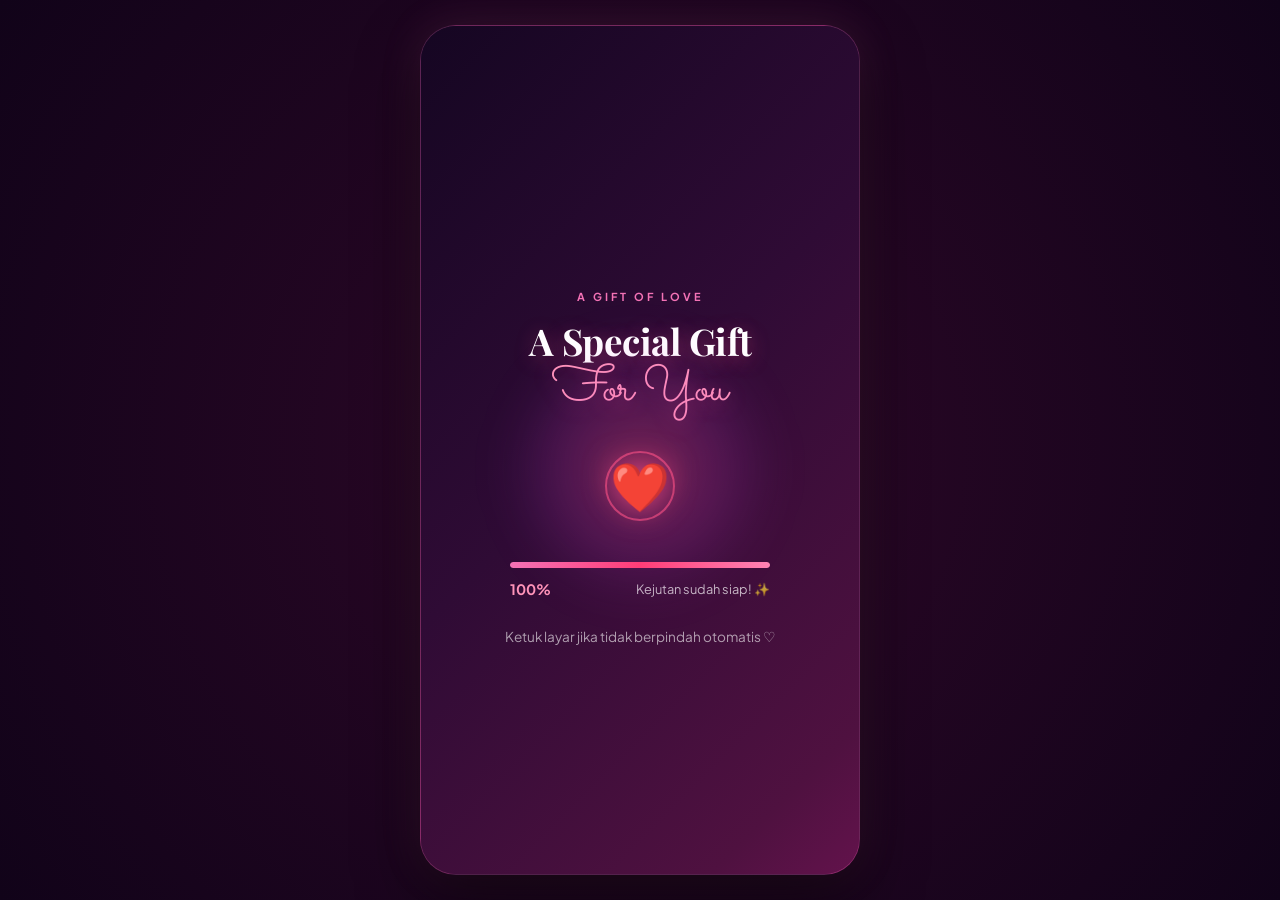
==== commit 64de880e: "fix: center envelope & inner card, straighten fonts, and smooth non-jarring elevation zoom" ====
--- a/index.html
+++ b/index.html
@@ -2,7 +2,8 @@
 <html lang="id">
 <head>
     <meta charset="UTF-8">
-    <meta name="viewport" content="width=device-width, initial-scale=1.0, maximum-scale=1.0, user-scalable=no">
+    <meta name="viewport" content="width=device-width, initial-scale=1.0, maximum-scale=1.0, user-scalable=no, viewport-fit=cover">
+    <meta name="theme-color" content="#150622">
     <title>A Special Birthday Gift For You ♡</title>
     <meta name="description" content="Hadiah ulang tahun virtual interaktif penuh cinta dan kenangan terindah.">
     
@@ -11,7 +12,7 @@
     <link rel="preconnect" href="https://fonts.gstatic.com" crossorigin>
     <link href="https://fonts.googleapis.com/css2?family=Patrick+Hand&family=Playfair+Display:ital,wght@0,400;0,600;0,700;1,400&family=Plus+Jakarta+Sans:wght@300;400;500;600;700&family=Sacramento&display=swap" rel="stylesheet">
     
-    <link rel="stylesheet" href="style.css">
+    <link rel="stylesheet" href="style.css?v=2.3">
 </head>
 <body>
 
@@ -25,25 +26,25 @@
         <source src="assets/music/birthday.wav" type="audio/wav">
     </audio>
 
-    <!-- Floating Romantic Music Capsule (Visible on Pages 2-5) -->
-    <div id="floating-music-btn" class="floating-music-capsule hidden" role="button" tabindex="0" aria-label="Putar atau Jeda Musik" title="Ketuk untuk putar / jeda musik">
-        <div class="capsule-vinyl-wrap">
-            <div class="capsule-vinyl" id="capsule-vinyl">
-                <div class="capsule-vinyl-center"></div>
-            </div>
-        </div>
-        <div class="capsule-info">
-            <span class="capsule-track-title" id="capsule-track-title">About You</span>
-            <div class="capsule-eq-bars" id="capsule-eq-bars" aria-hidden="true">
-                <span></span>
-                <span></span>
-                <span></span>
-            </div>
-        </div>
-    </div>
-
     <!-- MAIN CONTAINER (Single Page Application) -->
     <main id="app">
+
+        <!-- Floating Romantic Music Capsule (Visible on Pages 2, 4, 5) -->
+        <div id="floating-music-btn" class="floating-music-capsule hidden" role="button" tabindex="0" aria-label="Putar atau Jeda Musik" title="Ketuk untuk putar / jeda musik">
+            <div class="capsule-vinyl-wrap">
+                <div class="capsule-vinyl" id="capsule-vinyl">
+                    <div class="capsule-vinyl-center"></div>
+                </div>
+            </div>
+            <div class="capsule-info">
+                <span class="capsule-track-title" id="capsule-track-title">About You</span>
+                <div class="capsule-eq-bars" id="capsule-eq-bars" aria-hidden="true">
+                    <span></span>
+                    <span></span>
+                    <span></span>
+                </div>
+            </div>
+        </div>
 
         <!-- ==============================================
              PAGE 1 — OPENING / LOADING
@@ -83,19 +84,11 @@
                 <!-- Background Scrapbook Decor -->
                 <div class="envelope-decorations" aria-hidden="true">
                     <div class="decor-item flower-1">🌸</div>
-                    <div class="decor-item flower-2">🌷</div>
+                    <div class="decor-item flower-2">🌸</div>
                     <div class="decor-item butterfly-1">🦋</div>
+                    <div class="decor-item heart-float-1">💖</div>
                     <div class="decor-item sparkle-1">✨</div>
                     <div class="decor-item sparkle-2">✨</div>
-                    <div class="decor-item heart-float-1">💖</div>
-                    <div class="decor-item heart-float-2">💕</div>
-                    
-                    <!-- Floating Polaroid Decor in background -->
-                    <div class="bg-polaroid polaroid-bg-left">
-                        <div class="bg-polaroid-inner">
-                            <img src="assets/images/photo1.png" alt="Preview" class="bg-polaroid-img" onerror="this.src='data:image/svg+xml;utf8,<svg xmlns=\'http://www.w3.org/2000/svg\' width=\'100\' height=\'100\' fill=\'%23f472b6\' viewBox=\'0 0 24 24\'><path d=\'M12 21.35l-1.45-1.32C5.4 15.36 2 12.28 2 8.5 2 5.42 4.42 3 7.5 3c1.74 0 3.41.81 4.5 2.09C13.09 3.81 14.76 3 16.5 3 19.58 3 22 5.42 22 8.5c0 3.78-3.4 6.86-8.55 11.54L12 21.35z\'/></svg>'">
-                        </div>
-                    </div>
                 </div>
 
                 <div class="envelope-header-text">
@@ -106,13 +99,17 @@
                 <!-- Pure HTML + CSS 3D Envelope -->
                 <div class="envelope-perspective-stage">
                     <div id="envelope-3d" class="envelope-3d">
-                        <!-- Inside Letter (Slides up and zooms) -->
+                        <!-- Inside Letter Card (Slides up and reveals) -->
                         <div id="envelope-letter" class="envelope-letter-card">
-                            <div class="letter-preview-seal">💌</div>
-                            <div class="letter-preview-line line-title">Happy Birthday</div>
-                            <div class="letter-preview-line"></div>
-                            <div class="letter-preview-line short"></div>
-                            <div class="letter-preview-signature">Untukmu ♡</div>
+                            <div class="card-icon">💌</div>
+                            <h3 class="card-title">Happy Birthday</h3>
+                            <div class="card-divider">
+                                <span class="divider-line"></span>
+                                <span class="divider-heart">♡</span>
+                                <span class="divider-line"></span>
+                            </div>
+                            <p class="card-subtitle">Sebuah pesan tulus dari hati</p>
+                            <span class="card-signature">Untukmu Sayang ✨</span>
                         </div>
 
                         <!-- Envelope Pocket & Flaps -->
@@ -126,7 +123,6 @@
                                 <!-- Wax Seal Button -->
                                 <button id="wax-seal" class="wax-seal" aria-label="Buka Amplop">
                                     <span class="seal-icon">❤️</span>
-                                    <span class="seal-ring"></span>
                                 </button>
                             </div>
                         </div>
@@ -386,6 +382,6 @@
     </div>
 
     <!-- Vanilla JavaScript -->
-    <script src="script.js"></script>
+    <script src="script.js?v=2.3"></script>
 </body>
 </html>
--- a/style.css
+++ b/style.css
@@ -62,8 +62,11 @@
 
 html, body {
     width: 100%;
-    min-height: 100%;
-    overflow-x: hidden;
+    height: 100%;
+    height: 100dvh;
+    margin: 0;
+    padding: 0;
+    overflow: hidden;
     font-family: var(--font-sans);
     color: var(--text-primary);
     background-color: var(--dark-purple);
@@ -72,30 +75,38 @@
 }
 
 body {
-    position: relative;
-    display: flex;
-    justify-content: center;
-    align-items: center;
-    min-height: 100vh;
+    position: fixed;
+    inset: 0;
+    width: 100%;
+    height: 100%;
+    height: 100dvh;
+    display: flex;
+    justify-content: center;
+    align-items: stretch;
+    background: var(--night-magenta);
+    overflow: hidden;
 }
 
 /* Main Mobile App Frame */
 #app {
     width: 100%;
     max-width: 440px;
-    min-height: 100vh;
-    min-height: 100dvh;
+    height: 100%;
+    height: 100dvh;
     margin: 0 auto;
     position: relative;
     overflow: hidden;
     background: var(--night-magenta);
     box-shadow: 0 0 40px rgba(0, 0, 0, 0.5);
-    transition: background 0.8s ease;
+    transition: background 0.6s ease;
+    display: flex;
+    flex-direction: column;
 }
 
 /* Desktop Presentation Enhancement */
 @media (min-width: 600px) {
     body {
+        align-items: center;
         background: radial-gradient(circle at center, #2e0828 0%, #110319 100%);
         padding: 20px 0;
     }
@@ -118,11 +129,12 @@
     left: 0;
     width: 100%;
     height: 100%;
+    height: 100dvh;
     opacity: 0;
     visibility: hidden;
     pointer-events: none;
-    transition: opacity 0.6s ease, transform 0.6s var(--ease-smooth), visibility 0.6s;
-    transform: scale(0.96) translateY(12px);
+    transition: opacity 0.5s ease, transform 0.5s var(--ease-smooth), visibility 0.5s;
+    transform: scale(0.96) translateY(8px);
     overflow-y: auto;
     overflow-x: hidden;
     -webkit-overflow-scrolling: touch;
@@ -139,8 +151,45 @@
 
 .page.page-exit {
     opacity: 0;
-    transform: scale(1.04) translateY(-12px);
+    transform: scale(1.04) translateY(-8px);
     filter: blur(4px);
+}
+
+/* Explicit scroll-lock for full-screen pages (Page 1, 2, 5) */
+#page1, #page2, #page5 {
+    overflow: hidden !important;
+    height: 100% !important;
+    height: 100dvh !important;
+    max-height: 100% !important;
+    max-height: 100dvh !important;
+    touch-action: none;
+}
+
+#page1 .page-content,
+#page2 .page-content,
+#page5 .page-content {
+    height: 100% !important;
+    height: 100dvh !important;
+    max-height: 100% !important;
+    max-height: 100dvh !important;
+    min-height: 0 !important;
+    overflow: hidden !important;
+    box-sizing: border-box;
+}
+
+/* Dedicated scrollable containers (Page 3 & Page 4) */
+#page3, #page4 {
+    overflow-y: auto !important;
+    overflow-x: hidden !important;
+    -webkit-overflow-scrolling: touch;
+    touch-action: pan-y;
+}
+
+#page3 .page-content,
+#page4 .page-content {
+    min-height: 100%;
+    height: auto;
+    box-sizing: border-box;
 }
 
 /* Layout Utilities */
@@ -161,7 +210,11 @@
 .scrollable-flow {
     justify-content: flex-start;
     align-items: center;
-    padding-top: 56px;
+    padding-top: 32px;
+}
+
+#page4 .scrollable-flow {
+    padding-top: 54px;
 }
 
 /* Hidden Utility */
@@ -565,21 +618,29 @@
    -------------------------------------------------------------------------- */
 #page2 {
     background: radial-gradient(circle at center, #fff0f5 0%, #fcd6e3 100%);
-    perspective: 1200px;
-    overflow: hidden;
+    overflow: hidden !important;
 }
 
 .envelope-scene {
     position: relative;
+    width: 100%;
+    height: 100%;
+    height: 100dvh;
+    max-height: 100dvh;
+    padding: 24px 16px 20px;
+    display: flex;
+    flex-direction: column;
     justify-content: space-between;
-    padding: 68px 16px 24px;
-}
-
-/* Background floating decorations */
+    align-items: center;
+    overflow: hidden !important;
+    box-sizing: border-box;
+    z-index: 2;
+}
+
+/* Background floating decorations - Symmetrical and balanced */
 .envelope-decorations {
     position: absolute;
-    top: 0;
-    left: 0;
+    inset: 0;
     width: 100%;
     height: 100%;
     pointer-events: none;
@@ -592,13 +653,12 @@
     animation: floatDecor 4s ease-in-out infinite alternate;
 }
 
-.flower-1 { top: 6%; left: 8%; font-size: 1.8rem; animation-delay: 0.2s; }
-.flower-2 { top: 12%; right: 10%; font-size: 1.6rem; animation-delay: 0.7s; }
-.butterfly-1 { top: 38%; right: 6%; font-size: 1.9rem; animation: floatButterfly 6s ease-in-out infinite alternate; }
-.sparkle-1 { top: 25%; left: 12%; font-size: 1.4rem; animation-delay: 1.2s; }
-.sparkle-2 { bottom: 25%; right: 12%; font-size: 1.3rem; animation-delay: 0.5s; }
-.heart-float-1 { bottom: 20%; left: 10%; font-size: 1.6rem; animation-delay: 1.5s; }
-.heart-float-2 { top: 45%; left: 5%; font-size: 1.4rem; animation-delay: 0.9s; }
+.flower-1 { top: 18px; left: 18px; font-size: 1.4rem; animation-delay: 0.2s; }
+.flower-2 { top: 18px; right: 18px; font-size: 1.4rem; animation-delay: 0.7s; }
+.butterfly-1 { top: 36%; right: 16px; font-size: 1.5rem; animation: floatButterfly 6s ease-in-out infinite alternate; }
+.heart-float-1 { top: 36%; left: 16px; font-size: 1.4rem; animation-delay: 1.2s; }
+.sparkle-1 { bottom: 22%; left: 18px; font-size: 1.2rem; animation-delay: 0.5s; }
+.sparkle-2 { bottom: 22%; right: 18px; font-size: 1.2rem; animation-delay: 1.5s; }
 
 @keyframes floatDecor {
     0% { transform: translateY(0) rotate(0deg); }
@@ -611,44 +671,27 @@
     100% { transform: translate(10px, -35px) rotate(10deg) scale(1); }
 }
 
-/* Background mini polaroid preview */
-.bg-polaroid {
-    position: absolute;
-    top: 18%;
-    right: -10px;
-    width: 90px;
-    background: #ffffff;
-    padding: 6px 6px 16px;
-    border-radius: 4px;
-    box-shadow: var(--shadow-polaroid);
-    transform: rotate(12deg);
-    opacity: 0.75;
-    z-index: 2;
-    transition: transform 0.5s ease;
-}
-
-.bg-polaroid-inner {
-    width: 100%;
-    aspect-ratio: 1/1;
-    overflow: hidden;
-    border-radius: 2px;
-    background: #ffe4e8;
-}
-
-.bg-polaroid-img {
-    width: 100%;
-    height: 100%;
-    object-fit: cover;
+/* Smooth fade out during envelope opening sequence */
+.envelope-scene.is-opening .envelope-header-text,
+.envelope-scene.is-opening .envelope-action-bar {
+    opacity: 0;
+    transform: translateY(-12px);
+    pointer-events: none;
+    transition: opacity 0.4s ease, transform 0.4s ease;
 }
 
 .envelope-header-text {
     z-index: 10;
-    margin-top: 2px;
-    margin-bottom: 16px;
+    margin: 0 auto;
     text-align: center;
     width: 100%;
     max-width: 320px;
-    padding: 0 10px;
+    padding: 0;
+    display: flex;
+    flex-direction: column;
+    align-items: center;
+    justify-content: center;
+    flex-shrink: 0;
 }
 
 .script-subtitle {
@@ -658,102 +701,139 @@
     display: block;
     line-height: 1.1;
     margin-bottom: 2px;
+    text-align: center;
 }
 
 .scene-title {
     font-family: var(--font-serif);
-    font-size: 1.25rem;
+    font-size: 1.15rem;
     font-weight: 600;
     color: var(--text-primary);
-}
-
-/* 3D Envelope Perspective Stage */
+    text-align: center;
+}
+
+/* 3D Envelope Perspective Stage - Perspective localized to stage center */
 .envelope-perspective-stage {
     position: relative;
     width: 100%;
     max-width: 320px;
-    height: 220px;
-    display: flex;
-    justify-content: center;
-    align-items: center;
+    flex: 1;
+    display: flex;
+    justify-content: center;
+    align-items: center;
+    perspective: 1000px;
+    perspective-origin: 50% 50%;
     z-index: 10;
+    margin: 0 auto;
 }
 
 .envelope-3d {
     position: relative;
-    width: 290px;
-    height: 190px;
-    background: #fdf6ec; /* Cream paper back */
+    width: 280px;
+    height: 180px;
+    background: #fdf5ec; /* Cream paper back inside */
     border-radius: 12px;
-    box-shadow: 0 16px 36px rgba(180, 70, 100, 0.18), 0 3px 10px rgba(0, 0, 0, 0.05);
+    box-shadow: 0 14px 32px rgba(180, 70, 100, 0.16), 0 3px 10px rgba(0, 0, 0, 0.04);
     transform-style: preserve-3d;
     transition: transform 0.6s var(--ease-out-back);
     cursor: pointer;
+    margin: 0 auto;
 }
 
 .envelope-3d:hover {
-    transform: translateY(-4px) scale(1.02);
-}
-
-/* Letter inside the envelope */
+    transform: translateY(-2px) scale(1.01);
+}
+
+/* Inside Letter Card - Clean, straight, perfectly centered */
 .envelope-letter-card {
     position: absolute;
-    top: 6px;
-    left: 15px;
-    width: 260px;
-    height: 175px;
-    background: var(--cream-paper);
-    border-radius: 8px;
-    box-shadow: 0 4px 12px rgba(0, 0, 0, 0.08);
-    padding: 16px 18px;
+    top: 10px;
+    left: 50%;
+    transform: translateX(-50%);
+    width: 250px;
+    height: 160px;
+    background: #ffffff;
+    border-radius: 10px;
+    box-shadow: 0 4px 14px rgba(0, 0, 0, 0.08);
+    padding: 14px 12px;
     display: flex;
     flex-direction: column;
     justify-content: center;
     align-items: center;
+    text-align: center;
+    gap: 4px;
+    z-index: 3;
+    transition: transform 0.8s cubic-bezier(0.34, 1.2, 0.64, 1), opacity 0.4s ease, box-shadow 0.6s ease;
+    border: 1.5px dashed rgba(255, 83, 136, 0.4);
+    box-sizing: border-box;
+    pointer-events: none;
+}
+
+.card-icon {
+    font-size: 24px;
+    line-height: 1;
+    margin-bottom: 2px;
+    text-align: center;
+}
+
+.card-title {
+    font-family: var(--font-serif);
+    font-size: 1.25rem;
+    font-weight: 700;
+    color: var(--primary-pink);
+    margin: 0;
+    padding: 0;
+    line-height: 1.2;
+    letter-spacing: 0.5px;
+    text-align: center;
+    width: 100%;
+}
+
+.card-divider {
+    display: flex;
+    align-items: center;
+    justify-content: center;
     gap: 8px;
-    z-index: 3;
-    transition: transform 0.9s cubic-bezier(0.4, 0, 0.2, 1), opacity 0.5s ease;
-    border: 1px dashed rgba(244, 114, 182, 0.35);
-}
-
-.letter-preview-seal {
-    font-size: 26px;
-    margin-bottom: 2px;
-}
-
-.letter-preview-line {
-    width: 80%;
-    height: 5px;
-    background: rgba(244, 114, 182, 0.25);
-    border-radius: var(--radius-full);
-}
-
-.line-title {
+    width: 70%;
+    margin: 2px auto;
+}
+
+.divider-line {
+    flex: 1;
+    height: 1px;
+    background: rgba(255, 83, 136, 0.3);
+}
+
+.divider-heart {
+    font-size: 0.85rem;
+    color: var(--primary-pink);
+    line-height: 1;
+}
+
+.card-subtitle {
+    font-family: var(--font-sans);
+    font-size: 0.74rem;
+    color: var(--text-light);
+    margin: 0;
+    padding: 0;
+    text-align: center;
+    width: 100%;
+}
+
+.card-signature {
     font-family: var(--font-script);
-    font-size: 1.8rem;
+    font-size: 1.45rem;
     color: var(--primary-pink);
-    background: none;
-    height: auto;
+    margin-top: 2px;
     line-height: 1;
-    margin-bottom: 4px;
-}
-
-.letter-preview-line.short {
-    width: 50%;
-}
-
-.letter-preview-signature {
-    font-family: var(--font-hand);
-    font-size: 1.1rem;
-    color: var(--text-secondary);
-    margin-top: 4px;
-}
-
-/* Envelope Pocket and Triangular Flaps */
+    text-align: center;
+    width: 100%;
+}
+
+/* Envelope Pocket and Symmetrical Flaps via Clip-Path */
 .envelope-pocket {
     position: absolute;
-    top: 0;
-    left: 0;
+    inset: 0;
     width: 100%;
     height: 100%;
     border-radius: 12px;
@@ -764,124 +844,136 @@
 /* Left & Right Flaps */
 .flap-left {
     position: absolute;
+    inset: 0;
+    width: 100%;
+    height: 100%;
+    background: #ffeef2;
+    clip-path: polygon(0 0, 50% 50%, 0 100%);
+    border-radius: 12px 0 0 12px;
+    z-index: 5;
+    filter: drop-shadow(2px 0 3px rgba(0, 0, 0, 0.03));
+}
+
+.flap-right {
+    position: absolute;
+    inset: 0;
+    width: 100%;
+    height: 100%;
+    background: #ffeef2;
+    clip-path: polygon(100% 0, 50% 50%, 100% 100%);
+    border-radius: 0 12px 12px 0;
+    z-index: 5;
+    filter: drop-shadow(-2px 0 3px rgba(0, 0, 0, 0.03));
+}
+
+/* Bottom Flap */
+.flap-bottom {
+    position: absolute;
+    inset: 0;
+    width: 100%;
+    height: 100%;
+    background: #ffdce5;
+    clip-path: polygon(0 100%, 50% 48%, 100% 100%);
+    border-radius: 0 0 12px 12px;
+    z-index: 6;
+    filter: drop-shadow(0 -3px 5px rgba(0, 0, 0, 0.05));
+}
+
+/* Top Flap (The Folding Flap) */
+.flap-top {
+    position: absolute;
     top: 0;
     left: 0;
-    width: 0;
-    height: 0;
-    border-top: 95px solid transparent;
-    border-bottom: 95px solid transparent;
-    border-left: 145px solid #ffedf1;
-    border-top-left-radius: 12px;
-    border-bottom-left-radius: 12px;
-    z-index: 5;
-    filter: drop-shadow(2px 0 3px rgba(0,0,0,0.03));
-}
-
-.flap-right {
-    position: absolute;
-    top: 0;
-    right: 0;
-    width: 0;
-    height: 0;
-    border-top: 95px solid transparent;
-    border-bottom: 95px solid transparent;
-    border-right: 145px solid #ffedf1;
-    border-top-right-radius: 12px;
-    border-bottom-right-radius: 12px;
-    z-index: 5;
-    filter: drop-shadow(-2px 0 3px rgba(0,0,0,0.03));
-}
-
-/* Bottom Flap */
-.flap-bottom {
-    position: absolute;
-    bottom: 0;
-    left: 0;
-    width: 0;
-    height: 0;
-    border-left: 145px solid transparent;
-    border-right: 145px solid transparent;
-    border-bottom: 110px solid #ffe3eb;
-    border-bottom-left-radius: 12px;
-    border-bottom-right-radius: 12px;
-    z-index: 6;
-    filter: drop-shadow(0 -2px 4px rgba(0,0,0,0.04));
-}
-
-/* Top Flap (The Folding Flap) */
-.flap-top {
-    position: absolute;
-    top: 0;
-    left: 0;
-    width: 0;
-    height: 0;
-    border-left: 145px solid transparent;
-    border-right: 145px solid transparent;
-    border-top: 115px solid #ffd6e2;
-    border-top-left-radius: 12px;
-    border-top-right-radius: 12px;
+    width: 100%;
+    height: 102px;
     transform-origin: top center;
     transform: rotateX(0deg);
     transition: transform 0.8s cubic-bezier(0.4, 0, 0.2, 1), z-index 0.2s ease;
     z-index: 7;
-    filter: drop-shadow(0 3px 5px rgba(0,0,0,0.07));
     pointer-events: auto;
 }
 
-/* Heart Wax Seal */
+.flap-top::before {
+    content: '';
+    position: absolute;
+    inset: 0;
+    width: 100%;
+    height: 100%;
+    background: #ffcbd8;
+    clip-path: polygon(0 0, 100% 0, 50% 100%);
+    border-radius: 12px 12px 0 0;
+    filter: drop-shadow(0 4px 6px rgba(0, 0, 0, 0.08));
+    transition: background 0.4s ease;
+}
+
+/* Heart Wax Seal (Dead Center on Flap Apex) */
 .wax-seal {
     position: absolute;
-    top: -55px; /* positioned right at the bottom tip of top flap */
-    left: -24px;
-    width: 48px;
-    height: 48px;
+    top: 102px;
+    left: 50%;
+    transform: translate(-50%, -50%);
+    width: 44px;
+    height: 44px;
     border-radius: var(--radius-full);
     background: radial-gradient(circle, #ff3366 40%, #c81e4a 100%);
-    border: 2px solid #ff7b9f;
-    box-shadow: 0 4px 12px rgba(200, 30, 74, 0.4), inset 0 2px 4px rgba(255, 255, 255, 0.4);
+    border: 2px solid #ff88a8;
+    box-shadow: 0 4px 14px rgba(200, 30, 74, 0.45), inset 0 2px 4px rgba(255, 255, 255, 0.4);
     display: flex;
     justify-content: center;
     align-items: center;
     cursor: pointer;
     transition: transform 0.3s var(--ease-out-back), opacity 0.3s ease;
     z-index: 8;
+    padding: 0;
+    margin: 0;
+    -webkit-appearance: none;
+    appearance: none;
+    outline: none;
 }
 
 .wax-seal:hover {
-    transform: scale(1.12);
+    transform: translate(-50%, -50%) scale(1.1);
+}
+
+.wax-seal:active {
+    transform: translate(-50%, -50%) scale(0.95);
 }
 
 .seal-icon {
     font-size: 20px;
-    filter: drop-shadow(0 1px 2px rgba(0,0,0,0.2));
+    line-height: 1;
+    filter: drop-shadow(0 1px 2px rgba(0, 0, 0, 0.2));
 }
 
 /* ==========================================
    ENVELOPE OPENING ANIMATION SEQUENCE
    ========================================== */
 .envelope-3d.opening {
-    transform: scale(1.05);
+    transform: scale(1.02);
 }
 
 .envelope-3d.opening .wax-seal {
     opacity: 0;
-    transform: scale(0.2) rotate(45deg);
+    transform: translate(-50%, -50%) scale(0.2) rotate(45deg);
 }
 
 .envelope-3d.opening .flap-top {
     transform: rotateX(180deg);
     z-index: 2; /* drops behind letter */
-    border-top-color: #f7cbd7;
+}
+
+.envelope-3d.opening .flap-top::before {
+    background: #f7bbcb;
 }
 
 .envelope-3d.opening .envelope-letter-card {
-    transform: translateY(-135px);
+    transform: translateX(-50%) translateY(-100px);
     z-index: 8;
 }
 
 .envelope-3d.zooming-out .envelope-letter-card {
-    transform: translateY(-40px) scale(1.35);
-    box-shadow: 0 25px 50px rgba(0, 0, 0, 0.25);
+    transform: translateX(-50%) translateY(-112px) scale(1.06);
+    box-shadow: 0 16px 36px rgba(0, 0, 0, 0.18);
     z-index: 20;
 }
 
@@ -890,7 +982,10 @@
     z-index: 10;
     width: 100%;
     max-width: 280px;
-    margin-top: 20px;
+    margin: 0 auto;
+    display: flex;
+    justify-content: center;
+    flex-shrink: 0;
 }
 
 .btn-secondary {
@@ -1073,17 +1168,18 @@
 
 .polaroid-card {
     background: #ffffff;
-    padding: 10px 10px 18px;
+    padding: 8px 8px 14px;
     border-radius: 4px;
     box-shadow: var(--shadow-polaroid);
     position: relative;
-    width: 220px;
+    width: 200px;
+    max-width: 100%;
     transition: transform 0.4s var(--ease-out-back), box-shadow 0.3s ease;
     cursor: pointer;
 }
 
 .polaroid-tilt-left {
-    transform: rotate(-4deg);
+    transform: rotate(-3deg);
 }
 
 .polaroid-card:hover {
@@ -1102,7 +1198,7 @@
 
 .polaroid-photo-box img {
     width: 100%;
-    height: 250px;
+    height: 100%;
     object-fit: cover;
     display: block;
     transition: transform 0.5s ease;
@@ -2095,10 +2191,41 @@
 /* --------------------------------------------------------------------------
    14. MOBILE FIRST ADJUSTMENTS & RESPONSIVENESS
    -------------------------------------------------------------------------- */
+@media (max-width: 599px) {
+    html, body {
+        height: 100%;
+        height: 100dvh;
+        overflow: hidden;
+        background: var(--night-magenta);
+    }
+    body {
+        align-items: stretch;
+        min-height: 100%;
+        min-height: 100dvh;
+        padding: 0;
+        margin: 0;
+    }
+    #app {
+        max-width: 100%;
+        height: 100%;
+        height: 100dvh;
+        border-radius: 0;
+        box-shadow: none;
+        margin: 0;
+        border: none;
+    }
+    .envelope-scene {
+        padding: 20px 14px 16px;
+    }
+    .letter-container {
+        padding: 28px 14px 22px;
+    }
+}
+
 @media (max-width: 380px) {
     .floating-music-capsule {
-        top: 10px;
-        right: 10px;
+        top: 8px;
+        right: 8px;
         height: 30px;
         padding: 2px 9px 2px 4px;
         gap: 5px;
@@ -2111,10 +2238,14 @@
         width: 22px;
         height: 22px;
     }
-    .opening-title { font-size: 1.9rem; }
-    .opening-title span { font-size: 2.6rem; }
-    .envelope-3d { width: 260px; height: 170px; }
-    .envelope-letter-card { width: 235px; height: 155px; }
-    .letter-heading-script { font-size: 2.3rem; }
-    .final-name { font-size: 2.6rem; }
-}
+    .opening-title { font-size: 1.8rem; }
+    .opening-title span { font-size: 2.4rem; }
+    .envelope-3d { width: 260px; height: 165px; }
+    .envelope-letter-card { width: 232px; height: 148px; }
+    .flap-top { height: 94px; }
+    .wax-seal { top: 94px; width: 40px; height: 40px; }
+    .script-subtitle { font-size: 1.8rem; }
+    .scene-title { font-size: 1.05rem; }
+    .letter-heading-script { font-size: 2.2rem; }
+    .final-name { font-size: 2.4rem; }
+}
